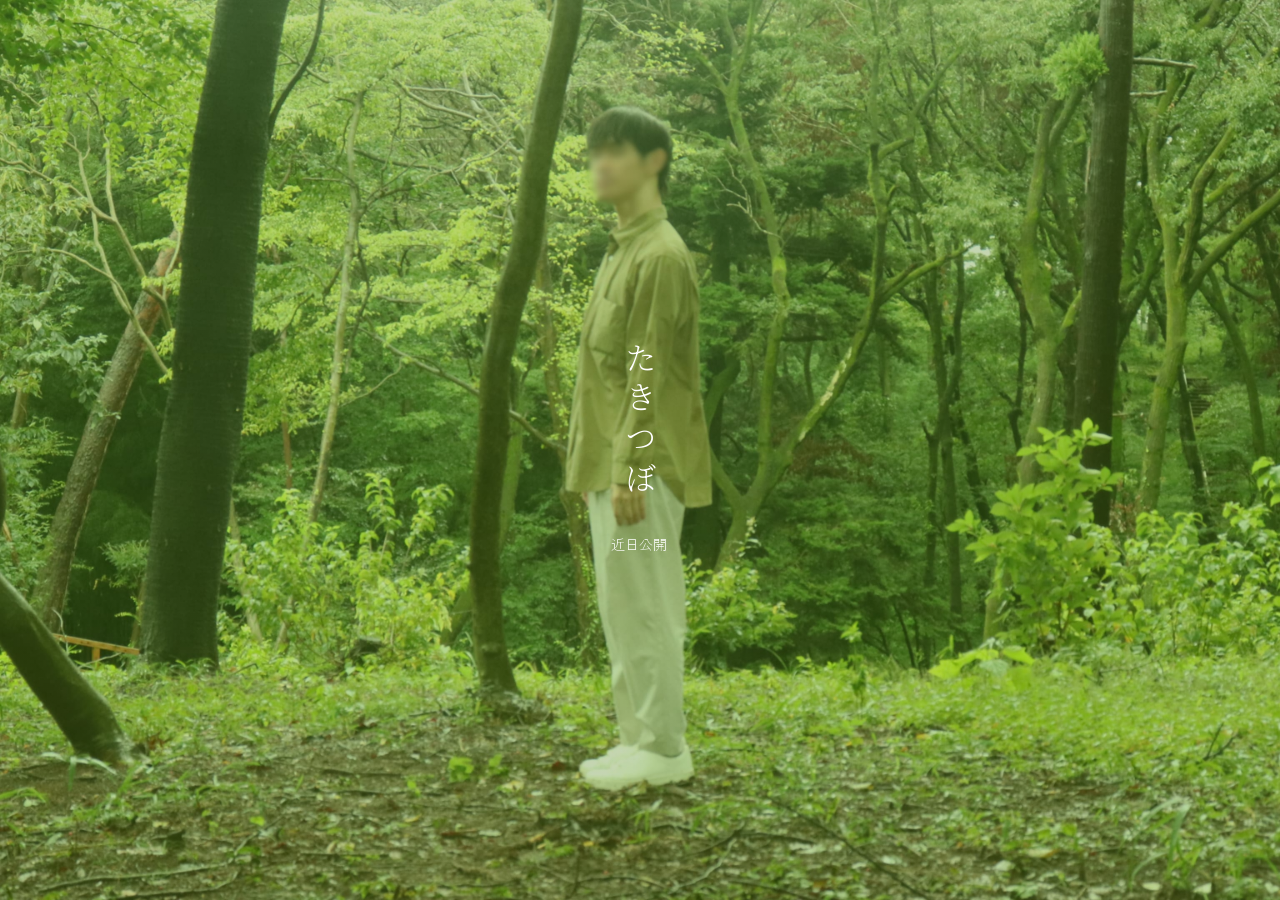
==== index.html @ b343e855 "1st commit 近日公開" ====
<html lang="ja">

<head>
  <meta charset="UTF-8">
  <meta http-equiv="X-UA-Compatible" content="IE=edge">
  <meta name="viewport" content="width=device-width, initial-scale=1.0">
  <link rel="stylesheet" href="css/normalize.css">
  <link rel="stylesheet" href="css/style.css">
  <title>たきつぼ</title>
</head>

<body>
  <section class="mv">
    <div class="mv-content">
      <h1>たきつぼ</h1>
      <p>近日公開</p>
    </div>
  </section>
</body>

</html>
---- css/style.css ----
@import url("https://fonts.googleapis.com/css2?family=Akshar:wght@300;400&family=Noto+Serif+JP:wght@400&family=Zen+Kaku+Gothic+New:wght@400;500&display=swap");

:root{
  --main-text:#464b3f;
  --taki-green:#3e7500;
  --main-border:#d2d7e5;
}
*{
  box-sizing:border-box;
}
html{
  font-family:Akshar,"Zen Kaku Gothic New","Noto Serif JP";
  font-size:1rem;
  font-weight:300;
  line-height:1.8;
}
img{
  max-width:100%;
  height:auto;
  display:block;
}
.content{
  width:90%;
  max-width:1024px;
  margin:0 auto;
}
p{
  margin:1.25rem 0;
}
p:first-of-type{
  margin:0 0 1.25rem;
}
p:last-of-type{
  margin:1.25rem 0 0;
}
.btn{
  display:block;
  width:calc(100% - 1.5rem);
  padding:.75rem 4rem;
  color:#fff;
  border:1px solid #fff;
  text-decoration:none;
  text-align:center;
  position:relative;
  margin:1.25rem 0 0;
}
.btn::before,.btn::after{
  content:"";
  display:block;
  background:#fff;
  width:3rem;
  height:1px;
  position:absolute;
  bottom:36%;
  right:-1.5rem;
  transition:.5s;
}
.btn::after{
  width:1rem;
  height:1px;
  transform:rotate(30deg);
  bottom:44%;
}
.btn:hover::before{
  transform:translateX(.5rem);
}
.btn:hover::after{
  transform:translateX(.5rem) rotate(30deg);
}
section{
  position:relative;
  z-index:1;
}
.mv{
  width:100%;
  height: 100svh;
  position: relative;
  display:grid;
  place-content:center;
}
.mv::before{
  content:"";
  display:block;
  width:100%;
  height:100svh;
  background: linear-gradient(rgba(62,117,0,.3),rgba(62,117,0,.3)),url(../images/mv.jpg) no-repeat center top/cover;
  position:absolute;
  top:0;
  left:0;
  z-index:-1;
}
.mv-content h1{
  font-family:"Noto Serif JP";
  font-weight:300;
  color:#fff;
  letter-spacing:.25em;
  margin:0 auto 2rem;
  writing-mode: vertical-rl;
}
.mv-content p{
  font-size:.875rem;
  color:#fff;
}
.news{
  background:#f8f8f8;
  padding:4rem 0;
}
.news .content{
  display:grid;
  grid-template-columns:1fr;
  gap:2rem 4rem;
}
.news-content-top,.news-ttl{
  font-size:1.25rem;
  font-weight:500;
  margin:0;
}
.news-content-bottom .news-list{
  font-size:1.125rem;
  list-style:none;
  padding:0;
  margin:0;
}
.news-content-bottom .news-list li+li{
  border-top:1px solid var(--main-border);
}
.news-content-bottom .news-list a{
  display:grid;
  grid-template-columns:1fr;
  gap:.25rem 2rem;
  color:var(--main-text);
  text-decoration:none;
  padding:1.25rem 0;
}
.news-list-date{
  padding-top:.25rem;
}
.news-content-bottom .news-list-title{
  border-left:1px solid var(--taki-green);
  padding:.25rem 0 0 1rem;
  transition:.3s;
}
.news-content-bottom .news-list a:hover .news-list-title{
  padding:.25rem 0 0 1.5rem;
}
.news .btn{
  color:var(--taki-green);
  border-color:var(--taki-green);
}
.news .btn::before,.news .btn::after{
  background:var(--taki-green);
}
.profile{
  background: linear-gradient(rgba(62,117,0,.3),rgba(62,117,0,.3)),url(../images/profile_bg.jpg) no-repeat center center/cover;
  display:grid;
  place-content:center;
  color:#fff;
}
.profile .content{
  display:grid;
  grid-template-columns:1fr;
  gap:2rem;
}
.profile-name{
  font-size:1.25rem;
  font-weight:500;
  margin:0 0 1.25rem;
}

.twitter{
  background:url(../images/twitter_bg.jpg) no-repeat left center/cover;
  display:grid;
  place-content:center;
}
.twitter .content{
  display:grid;
  grid-template-columns:1fr;
  gap:2rem;
}
.twitter-ttl{
  font-size:1.25rem;
  font-weight:500;
  margin:0 0 1.25rem;
}

@media screen and (min-width:768px){
  section{
    height:100vh;
  }
  section.news{
    height:auto;
  }
  .news .content{
    width:100%;
    max-width:800px;
    grid-template-columns:5rem auto;
    align-items:center;
  }
  .news-content-bottom .news-list a{
    grid-template-columns:5rem auto;
    align-items:center;
  }
  .profile .content{
    width:100%;
    grid-template-columns:1fr 1fr;
    gap:3rem;
    align-items:center;
  }
  .twitter .content{
    width:100%;
    grid-template-columns:1fr 1fr;
    gap:3rem;
    align-items:center;
  }
}
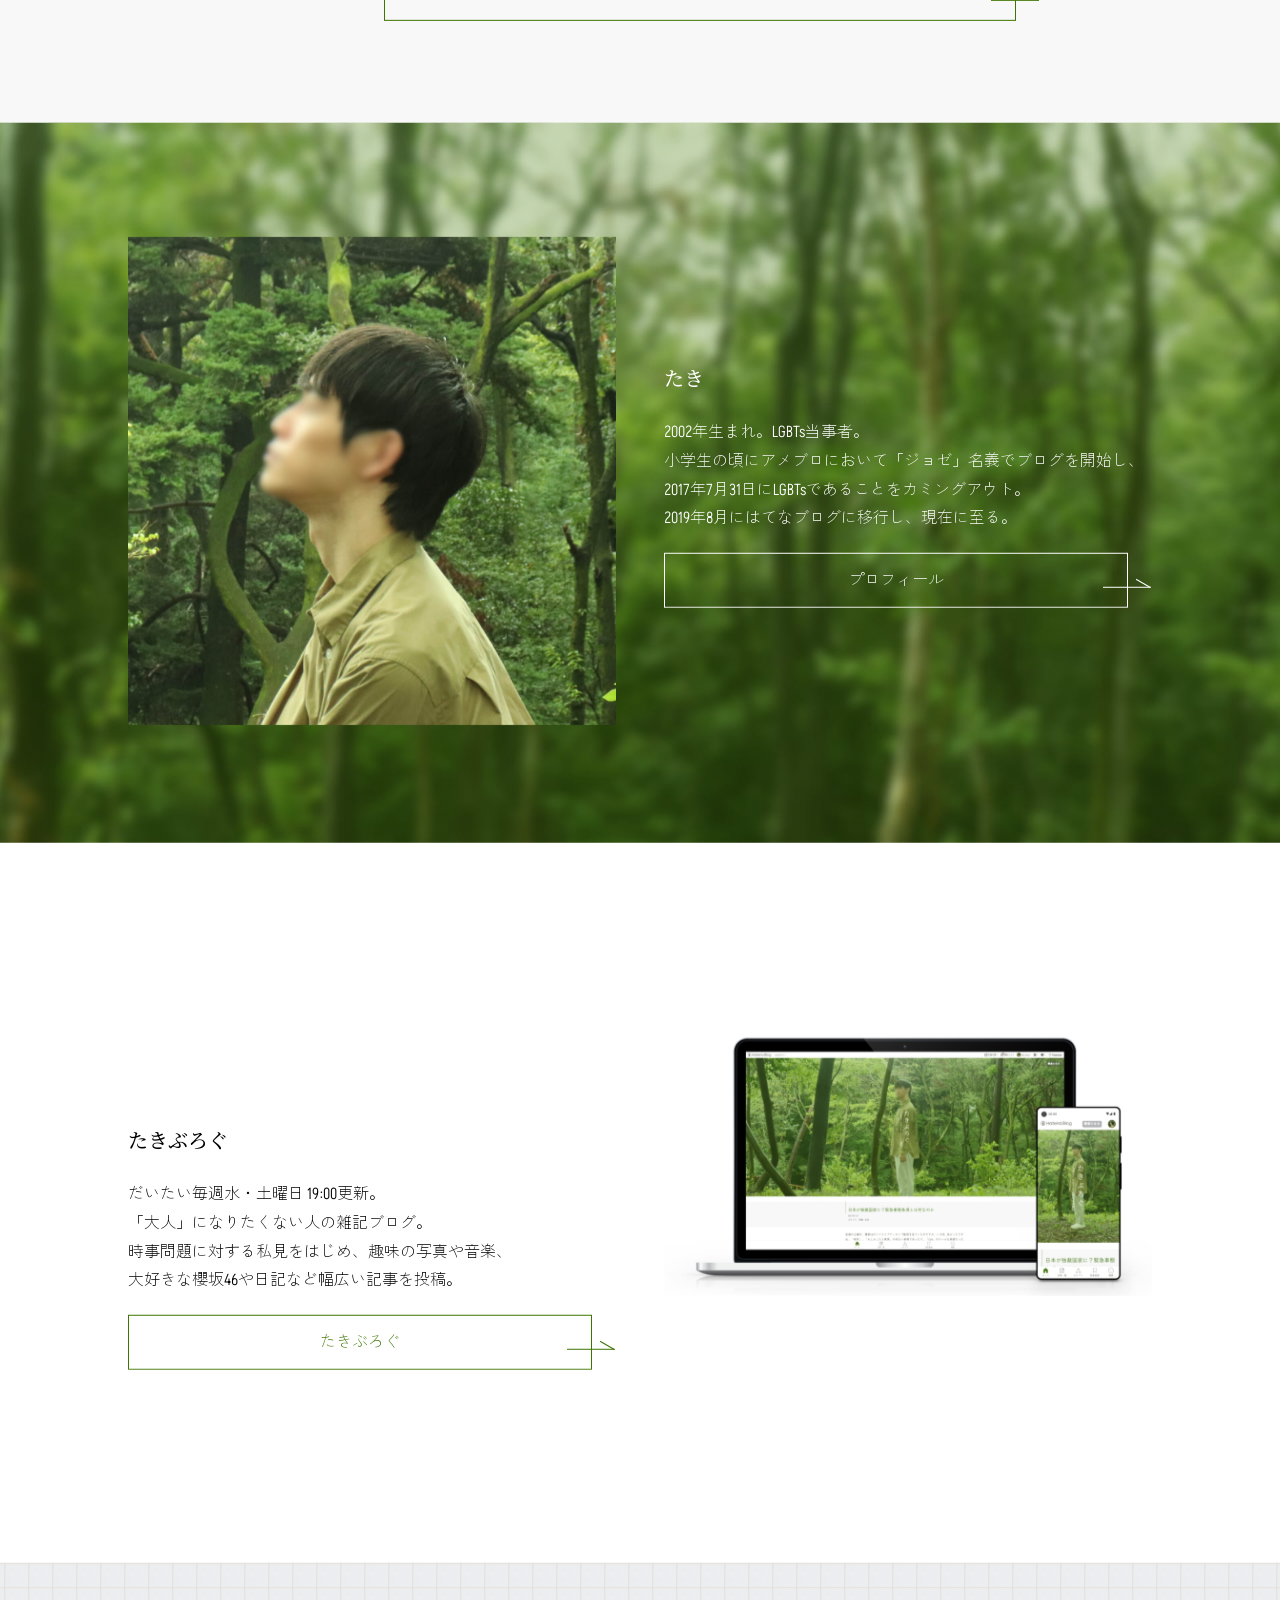
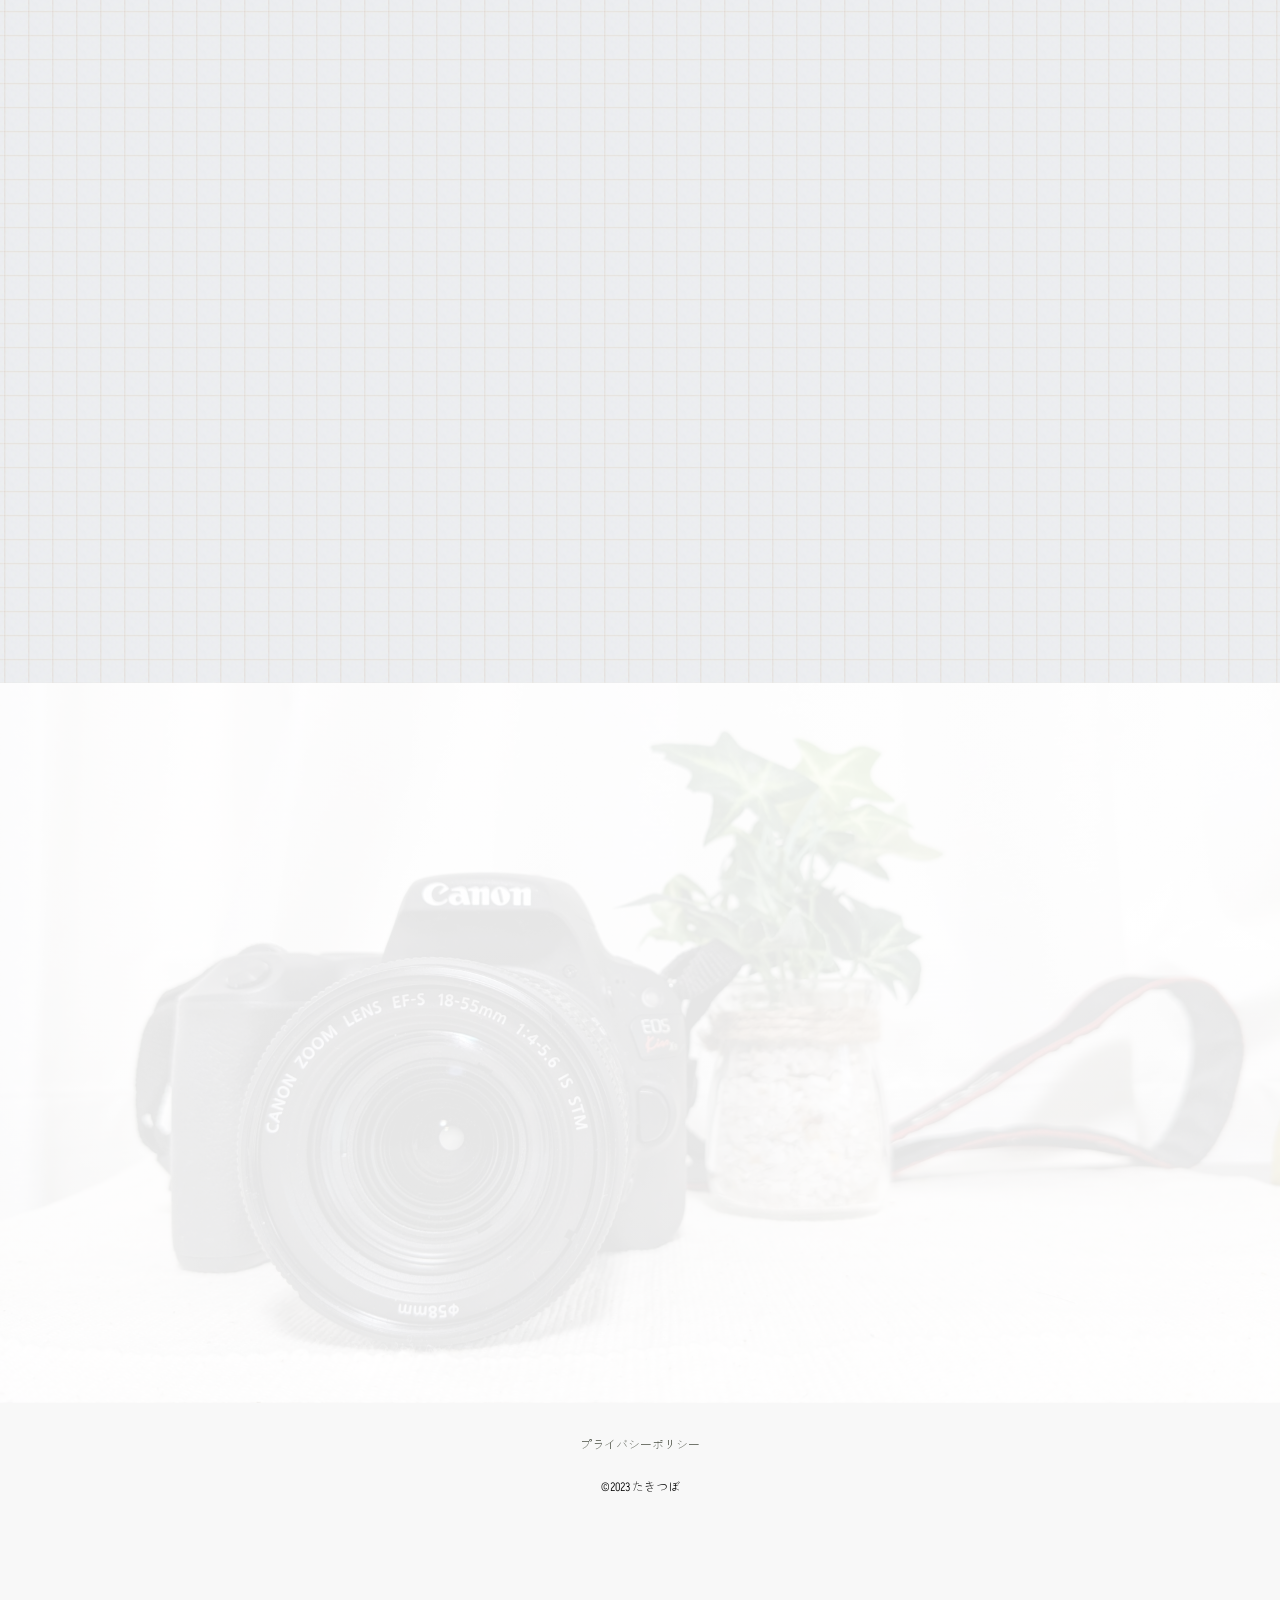
==== commit 2faf199c: "launch" ====
--- a/index.html
+++ b/index.html
@@ -1,21 +1,158 @@
+<!DOCTYPE html>
 <html lang="ja">
+<head>
+  <!-- Google tag (gtag.js) -->
+  <script async src="https://www.googletagmanager.com/gtag/js?id=G-FNENW8B98R"></script>
+  <script>
+    window.dataLayer = window.dataLayer || [];
+    function gtag(){dataLayer.push(arguments);}
+    gtag('js', new Date());
 
-<head>
+    gtag('config', 'G-FNENW8B98R');
+  </script>
   <meta charset="UTF-8">
   <meta http-equiv="X-UA-Compatible" content="IE=edge">
   <meta name="viewport" content="width=device-width, initial-scale=1.0">
   <link rel="stylesheet" href="css/normalize.css">
   <link rel="stylesheet" href="css/style.css">
+  <link rel="icon" href="images/favicon.png">
+  <link rel="apple-touch-icon" href="/images/favicon.png">
+  <script src="js/luxy.min.js" defer></script>
+  <script src="js/script.js" defer></script>
   <title>たきつぼ</title>
 </head>
-
-<body>
-  <section class="mv">
-    <div class="mv-content">
-      <h1>たきつぼ</h1>
-      <p>近日公開</p>
+  <body id="page-index">
+    <div id="luxy">
+      <section class="mv luxy-el" data-speed-y="20">
+        <div class="mv-content luxy-el" data-speed-y="-20">
+          <h1>たきつぼ</h1>
+          <p>たきの自己紹介サイト</p>
+        </div>
+      </section>
+      <section class="news">
+        <div class="content">
+          <div class="fadein news-content-top">
+            <h2 class="news-content-title content-title">お知らせ</h2>
+          </div>
+          <div class="fadein news-content-bottom">
+            <ul class="news-list">
+              <li class="fadein">
+                <a href="news/2023/0422.html" title="Twitterアカウントについて">
+                  <span class="news-list-date">2023.04.22</span><span class="news-list-title">Twitterアカウントについて</span>
+                </a>
+              </li>
+              <li class="fadein">
+                <a href="news/2023/site-open.html" title="サイトオープンしました。">
+                  <span class="news-list-date">2023.04.22</span><span class="news-list-title">サイトオープンしました。</span>
+                </a>
+              </li>
+            </ul>
+            <a href="" class="btn">お知らせ一覧</a>
+          </div>
+        </div>
+      </section>
+      <section class="profile">
+        <div class="content">
+          <div class="fadein profile-content-top luxy-el" data-offset="-68" data-speed-y="3">
+            <img src="images/profile.jpg" alt="たきの写真" width="1200" height="1200">
+          </div>
+          <div class="fadein profile-content-bottom luxy-el" data-offset="68" data-speed-y="-3">
+            <h2 class="profile-content-title content-title">たき</h2>
+            <p class="profile-detail">
+              2002年生まれ。LGBTs当事者。<br>小学生の頃にアメブロにおいて「ジョゼ」名義でブログを開始し、2017年7月31日にLGBTsであることをカミングアウト。<br>2019年8月にはてなブログに移行し、現在に至る。
+            </p>
+            <p>
+              <a href="https://bit.ly/3mDw3Kw" target="_blank" rel="noopener noreferrer" class="btn" title="プロフィール">プロフィール</a>
+            </p>
+          </div>
+        </div>
+      </section>
+      <section class="blog">
+        <div class="content">
+          <div class="fadein blog-content-top luxy-el" data-offset="-110" data-speed-y="3">
+            <img src="images/blog.jpg" alt="たきぶろぐの画像" width="2400" height="1350">
+          </div>
+          <div class="fadein blog-content-bottom luxy-el" data-offset="110" data-speed-y="-3">
+            <h2 class="blog-title content-title">たきぶろぐ</h2>
+            <p class="blog-detail">
+              だいたい毎週水・土曜日 19:00更新。<br>
+              「大人」になりたくない人の雑記ブログ。<br>
+              時事問題に対する私見をはじめ、趣味の写真や音楽、<br>
+              大好きな櫻坂46や日記など幅広い記事を投稿。
+            </p>
+            <p>
+              <a href="https://takiblog.hatenablog.jp" target="_blank" rel="noopener noreferrer" class="btn" title="たきぶろぐ">たきぶろぐ</a>
+            </p>
+          </div>
+        </div>
+      </section>
+      <section class="note">
+        <div class="content">
+          <div class="fadein note-content-top luxy-el" data-offset="-172" data-speed-y="3">
+            <iframe class="note-embed" src="https://note.com/embed/notes/n80548611a126" style="border: 0; display: block; max-width: 100%; width: 100%; padding: 0px; margin: 10px 0px; position: static; visibility: visible;" height="200" scrolling="no"></iframe><script async src="https://note.com/scripts/embed.js" charset="utf-8"></script>
+          </div>
+          <div class="fadein note-content-bottom luxy-el" data-offset="142" data-speed-y="-3">
+            <h2 class="note-content-title content-title">note</h2>
+            <p class="note-detail">
+              だいたい毎日更新。<br>
+              たきぶろぐの要約や、つぶやきを投稿。
+            </p>
+            <p>
+              <a href="https://note.com/taki_jp" target="_blank" rel="noopener noreferrer" class="btn" title="note">note</a>
+            </p>
+          </div>
+        </div>
+      </section>
+      <section class="instagram">
+        <div class="content">
+          <div class="fadein instagram-content-top luxy-el" data-offset="-200" data-speed-y="3">
+            <div class="instagram-content-top-feed">
+              <a href="https://www.instagram.com/p/Ci6goCOPKAV/" target="_blank" rel="noopener noreferrer" title="Instagramへ">
+                <img src="images/instagram_01.jpg" alt="雨の中咲く彼岸花の画像">
+              </a>
+              <a href="https://www.instagram.com/p/CbZvpUgPvkH/" target="_blank" rel="noopener noreferrer" title="Instagramへ">
+                <img src="images/instagram_02.jpg" alt="SHIBUYA SKYから見た夜空の画像">
+              </a>
+              <a href="https://www.instagram.com/p/CeBWjE7Pknc/" target="_blank" rel="noopener noreferrer" title="Instagramへ">
+                <img src="images/instagram_03.jpg" alt="河津桜の画像">
+              </a>
+              <a href="https://www.instagram.com/p/CoRqg-5PV6H/" target="_blank" rel="noopener noreferrer" title="Instagramへ">
+                <img src="images/instagram_04.jpg" alt="あしがくぼの氷柱の画像">
+              </a>
+              <a href="https://www.instagram.com/p/CUhMF18LbBF/" target="_blank" rel="noopener noreferrer" title="Instagramへ">
+                <img src="images/instagram_05.jpg" alt="深山の花園で咲く彼岸花の画像">
+              </a>
+              <a href="https://www.instagram.com/p/CbHwr75vk1F/" target="_blank" rel="noopener noreferrer" title="Instagramへ">
+                <img src="images/instagram_06.jpg" alt="沖縄県の祖国復帰闘争碑">
+              </a>
+              <a href="https://www.instagram.com/p/CXa4z08v1_k/" target="_blank" rel="noopener noreferrer" title="Instagramへ">
+                <img src="images/instagram_07.jpg" alt="小田急ロマンスカーLSEの画像">
+              </a>
+              <a href="https://www.instagram.com/p/CTrBJHvrZDi/" target="_blank" rel="noopener noreferrer" title="Instagramへ">
+                <img src="images/instagram_08.jpg" alt="奥多摩の画像">
+              </a>
+              <a href="https://www.instagram.com/p/CN1UjTrn6AN/" target="_blank" rel="noopener noreferrer" title="Instagramへ">
+                <img src="images/instagram_09.jpg" alt="東京スカイツリー 櫻坂46ライトアップの画像">
+              </a>
+            </div>
+          </div>
+          <div class="fadein instagram-content-bottom luxy-el" data-offset="200" data-speed-y="-3">
+            <h2 class="instagram-content-title content-title">Instagram</h2>
+            <p class="instagram-detail">
+              @taki_photograph_<br>
+              お出かけ先や、普段何気なく撮った写真を<br>
+              のんびりダラダラと、マイペースに投稿。
+            </p>
+            <p>
+              <a href="https://www.instagram.com/taki_photograph_/" rel="noopener noreferrer" class="btn" title="Instagram">Instagram</a>
+            </p>
+          </div>
+        </div>
+      </section>
+      <footer>
+        <p><a href="https://takiblog.hatenablog.jp/entry/privacy-policy" target="_blank" rel="noopener noreferrer">プライバシーポリシー</a></p>
+        <p class="footer-copyrights">&copy;2023 たきつぼ</p>
+      </footer>
     </div>
-  </section>
-</body>
-
+  </body>
 </html>
--- a/css/style.css
+++ b/css/style.css
@@ -1,5 +1,5 @@
 @import url("https://fonts.googleapis.com/css2?family=Akshar:wght@300;400&family=Noto+Serif+JP:wght@400&family=Zen+Kaku+Gothic+New:wght@400;500&display=swap");
-
+/* ---------- common ---------- */
 :root{
   --main-text:#464b3f;
   --taki-green:#3e7500;
@@ -13,6 +13,7 @@
   font-size:1rem;
   font-weight:300;
   line-height:1.8;
+  background:#f8f8f8;
 }
 img{
   max-width:100%;
@@ -33,12 +34,23 @@
 p:last-of-type{
   margin:1.25rem 0 0;
 }
+strong{
+  font-weight:500;
+}
+a{
+  color:var(--taki-green);
+  transition:.5s;
+  text-underline-offset:.4rem;
+}
+a:not(.btn):hover{
+  opacity:.6;
+}
 .btn{
   display:block;
   width:calc(100% - 1.5rem);
   padding:.75rem 4rem;
-  color:#fff;
-  border:1px solid #fff;
+  color:var(--taki-green);
+  border:1px solid var(--taki-green);
   text-decoration:none;
   text-align:center;
   position:relative;
@@ -47,7 +59,7 @@
 .btn::before,.btn::after{
   content:"";
   display:block;
-  background:#fff;
+  background:var(--taki-green);
   width:3rem;
   height:1px;
   position:absolute;
@@ -67,11 +79,46 @@
 .btn:hover::after{
   transform:translateX(.5rem) rotate(30deg);
 }
-section{
+.fadein{
+  opacity:0;
+  transition:1s;
+  transition-property:opacity,translate;
+  translate:0 1rem;
+}
+.fadein-active{
+  opacity:1;
+  translate:0 0;
+}
+footer{
+  text-align:center;
+  padding:2rem 1rem;
+  background:#f8f8f8;
+  font-size:.75rem;
   position:relative;
   z-index:1;
 }
-.mv{
+footer a{
+  color:var(--main-text);
+  text-decoration:none;
+}
+
+/* ---------- page-index ---------- */
+#page-index section{
+  position:relative;
+  z-index:1;
+  padding:4rem 0;
+}
+#page-index .content{
+  display:grid;
+  grid-template-columns:1fr;
+  gap:2rem 3rem;
+}
+#page-index .content-title{
+  font-size:1.25rem;
+  font-weight:500;
+  margin:0 0 1.25rem;
+}
+#page-index .mv{
   width:100%;
   height: 100svh;
   position: relative;
@@ -82,49 +129,58 @@
   content:"";
   display:block;
   width:100%;
-  height:100svh;
+  height:100vh;
   background: linear-gradient(rgba(62,117,0,.3),rgba(62,117,0,.3)),url(../images/mv.jpg) no-repeat center top/cover;
-  position:absolute;
+  position:fixed;
   top:0;
   left:0;
   z-index:-1;
 }
-.mv-content h1{
+#page-index .mv::after{
+  content:"";
+  width:1px;
+  height:6rem;
+  background:#fff;
+  position:absolute;
+  bottom:0;
+  left:50%;
+  animation:mv_scroll 2s ease-out 2.4s infinite;
+}
+#page-index .mv-content h1{
   font-family:"Noto Serif JP";
   font-weight:300;
   color:#fff;
   letter-spacing:.25em;
   margin:0 auto 2rem;
   writing-mode: vertical-rl;
-}
-.mv-content p{
+  opacity:0;
+  animation:mv_fadeIn 1.2s ease-out forwards;
+}
+#page-index .mv-content p{
   font-size:.875rem;
   color:#fff;
-}
-.news{
+  opacity:0;
+  animation:mv_fadeIn 1.2s ease-out 1.2s forwards;
+}
+#page-index .news{
   background:#f8f8f8;
-  padding:4rem 0;
-}
-.news .content{
-  display:grid;
-  grid-template-columns:1fr;
-  gap:2rem 4rem;
-}
-.news-content-top,.news-ttl{
-  font-size:1.25rem;
-  font-weight:500;
+}
+#page-index .news .content{
+  gap:0 4rem;
+}
+#page-index .news-content-title{
   margin:0;
 }
-.news-content-bottom .news-list{
+#page-index .news-content-bottom .news-list{
   font-size:1.125rem;
   list-style:none;
   padding:0;
   margin:0;
 }
-.news-content-bottom .news-list li+li{
+#page-index .news-content-bottom .news-list li+li{
   border-top:1px solid var(--main-border);
 }
-.news-content-bottom .news-list a{
+#page-index .news-content-bottom .news-list a{
   display:grid;
   grid-template-columns:1fr;
   gap:.25rem 2rem;
@@ -132,84 +188,192 @@
   text-decoration:none;
   padding:1.25rem 0;
 }
-.news-list-date{
+#page-index .news-list-date{
   padding-top:.25rem;
 }
-.news-content-bottom .news-list-title{
+#page-index .news-content-bottom .news-list-title{
   border-left:1px solid var(--taki-green);
   padding:.25rem 0 0 1rem;
   transition:.3s;
 }
-.news-content-bottom .news-list a:hover .news-list-title{
+#page-index .news-content-bottom .news-list a:hover .news-list-title{
   padding:.25rem 0 0 1.5rem;
 }
-.news .btn{
-  color:var(--taki-green);
-  border-color:var(--taki-green);
-}
-.news .btn::before,.news .btn::after{
-  background:var(--taki-green);
-}
-.profile{
+#page-index .profile{
   background: linear-gradient(rgba(62,117,0,.3),rgba(62,117,0,.3)),url(../images/profile_bg.jpg) no-repeat center center/cover;
+  color:#fff;
+}
+#page-index .profile .btn{
+  color:#fff;
+  border-color:#fff;
+}
+#page-index .profile .btn::before,.profile .btn::after{
+  background:#fff;
+}
+#page-index .blog{
+  background:#fff;
+}
+#page-index .note{
+  background:linear-gradient(rgba(255,255,255,.7),rgba(255,255,255,.7)),url(../images/note_bg.jpg) repeat center top/24px; 
+}
+#page-index .note .content{
+  gap:.75rem 3rem;
+}
+#page-index .instagram{
+  background:linear-gradient(rgba(255,255,255,.9),rgba(255,255,255,.9)),url(../images/instagram_bg.jpg) no-repeat left center/cover;
+  
+}
+#page-index .instagram-content-top-feed{
+  display:grid;
+  grid-template-columns:1fr 1fr 1fr;
+  gap:.25rem;
+}
+#page-index .instagram-content-top-feed a{
+  display:block;
+  position:relative;
+}
+#page-index .instagram-content-top-feed a::after{
+  content:"";
+  display:block;
+  width:100%;
+  height:100%;
+  background:rgba(62,117,0,0);
+  position:absolute;
+  top:0;
+  left:0;
+  transition:.5s;
+}
+#page-index .instagram-content-top-feed a:hover::after{
+  background:rgba(62,117,0,.6);
+}
+
+
+/* ---------- page-news ---------- */
+#page-news .news-header{
+  height:25rem;
   display:grid;
   place-content:center;
-  color:#fff;
-}
-.profile .content{
+  place-items:center;
+}
+#page-news .news-header::before{
+  content:"";
+  width:100%;
+  height:25rem;
+  position:fixed;
+  top:0;
+  left:0;
+  z-index:-1;
+  background: linear-gradient(rgba(62,117,0,.5),rgba(62,117,0,.5)),url(../images/profile_bg.jpg) no-repeat center top/cover;
+}
+#page-news .news-title{
+  color:#fff;
+  font-weight:400;
+  margin:0;
+}
+#page-news .news-subtitle{
+  color:#fff;
+  opacity:.7;
+}
+#page-news .content{
+  max-width:45rem;
+  margin:0 auto;
+}
+#page-news .content-wrap{
+  background:#fff;
+  padding:4rem 0;
+}
+#page-news .news-list{
+  font-size:1.125rem;
+  list-style:none;
+  padding:0;
+  margin:0;
+}
+#page-news .news-list li+li{
+  border-top:1px solid var(--main-border);
+}
+#page-news .news-list a{
   display:grid;
   grid-template-columns:1fr;
-  gap:2rem;
-}
-.profile-name{
-  font-size:1.25rem;
-  font-weight:500;
-  margin:0 0 1.25rem;
-}
-
-.twitter{
-  background:url(../images/twitter_bg.jpg) no-repeat left center/cover;
-  display:grid;
-  place-content:center;
-}
-.twitter .content{
-  display:grid;
-  grid-template-columns:1fr;
-  gap:2rem;
-}
-.twitter-ttl{
-  font-size:1.25rem;
-  font-weight:500;
-  margin:0 0 1.25rem;
-}
+  gap:.25rem 2rem;
+  color:var(--main-text);
+  text-decoration:none;
+  padding:1.25rem 0;
+}
+#page-news .news-list-date{
+  padding-top:.25rem;
+}
+#page-news .news-list-title{
+  border-left:1px solid var(--taki-green);
+  padding:.25rem 0 0 1rem;
+  transition:.3s;
+}
+#page-news .news-list a:hover .news-list-title{
+  padding:.25rem 0 0 1.5rem;
+}
+#page-news .news-btn-wrap{
+  width:90%;
+  max-width:45rem;
+  margin:0 auto;
+}
+
+
 
 @media screen and (min-width:768px){
-  section{
+  /* ---------- common ---------- */
+  .fadein{
+    translate:0 0;
+  }
+  /* ---------- page-index ---------- */
+  #page-index section{
     height:100vh;
-  }
-  section.news{
+    max-height:720px;
+    display:grid;
+    align-items:center;
+  }
+  #page-index section .content{
+    grid-template-columns:1fr 1fr;
+    align-items:center;
+  }
+  #page-index section.news{
     height:auto;
-  }
-  .news .content{
+    min-height:433px;
+  }
+  #page-index .news .content{
     width:100%;
     max-width:800px;
     grid-template-columns:5rem auto;
     align-items:center;
   }
-  .news-content-bottom .news-list a{
+  #page-index .news-content-bottom .news-list a{
     grid-template-columns:5rem auto;
     align-items:center;
   }
-  .profile .content{
-    width:100%;
-    grid-template-columns:1fr 1fr;
-    gap:3rem;
-    align-items:center;
-  }
-  .twitter .content{
-    width:100%;
-    grid-template-columns:1fr 1fr;
-    gap:3rem;
-    align-items:center;
+  #page-index .blog-content-top{
+    order:2;
+  }
+  #page-index .blog-content-bottom{
+    order:1;
+  }
+  #page-index .instagram-content-top{
+    order:2;
+  }
+  #page-index .instagram-content-bottom{
+    order:1;
+  }
+}
+@keyframes mv_scroll{
+  0%{
+    height:6rem;
+  }
+  100%{
+    height:0;
+  }
+}
+@keyframes mv_fadeIn{
+  0%{
+    opacity:0;
+  }
+  100%{
+    opacity:1;
   }
 }
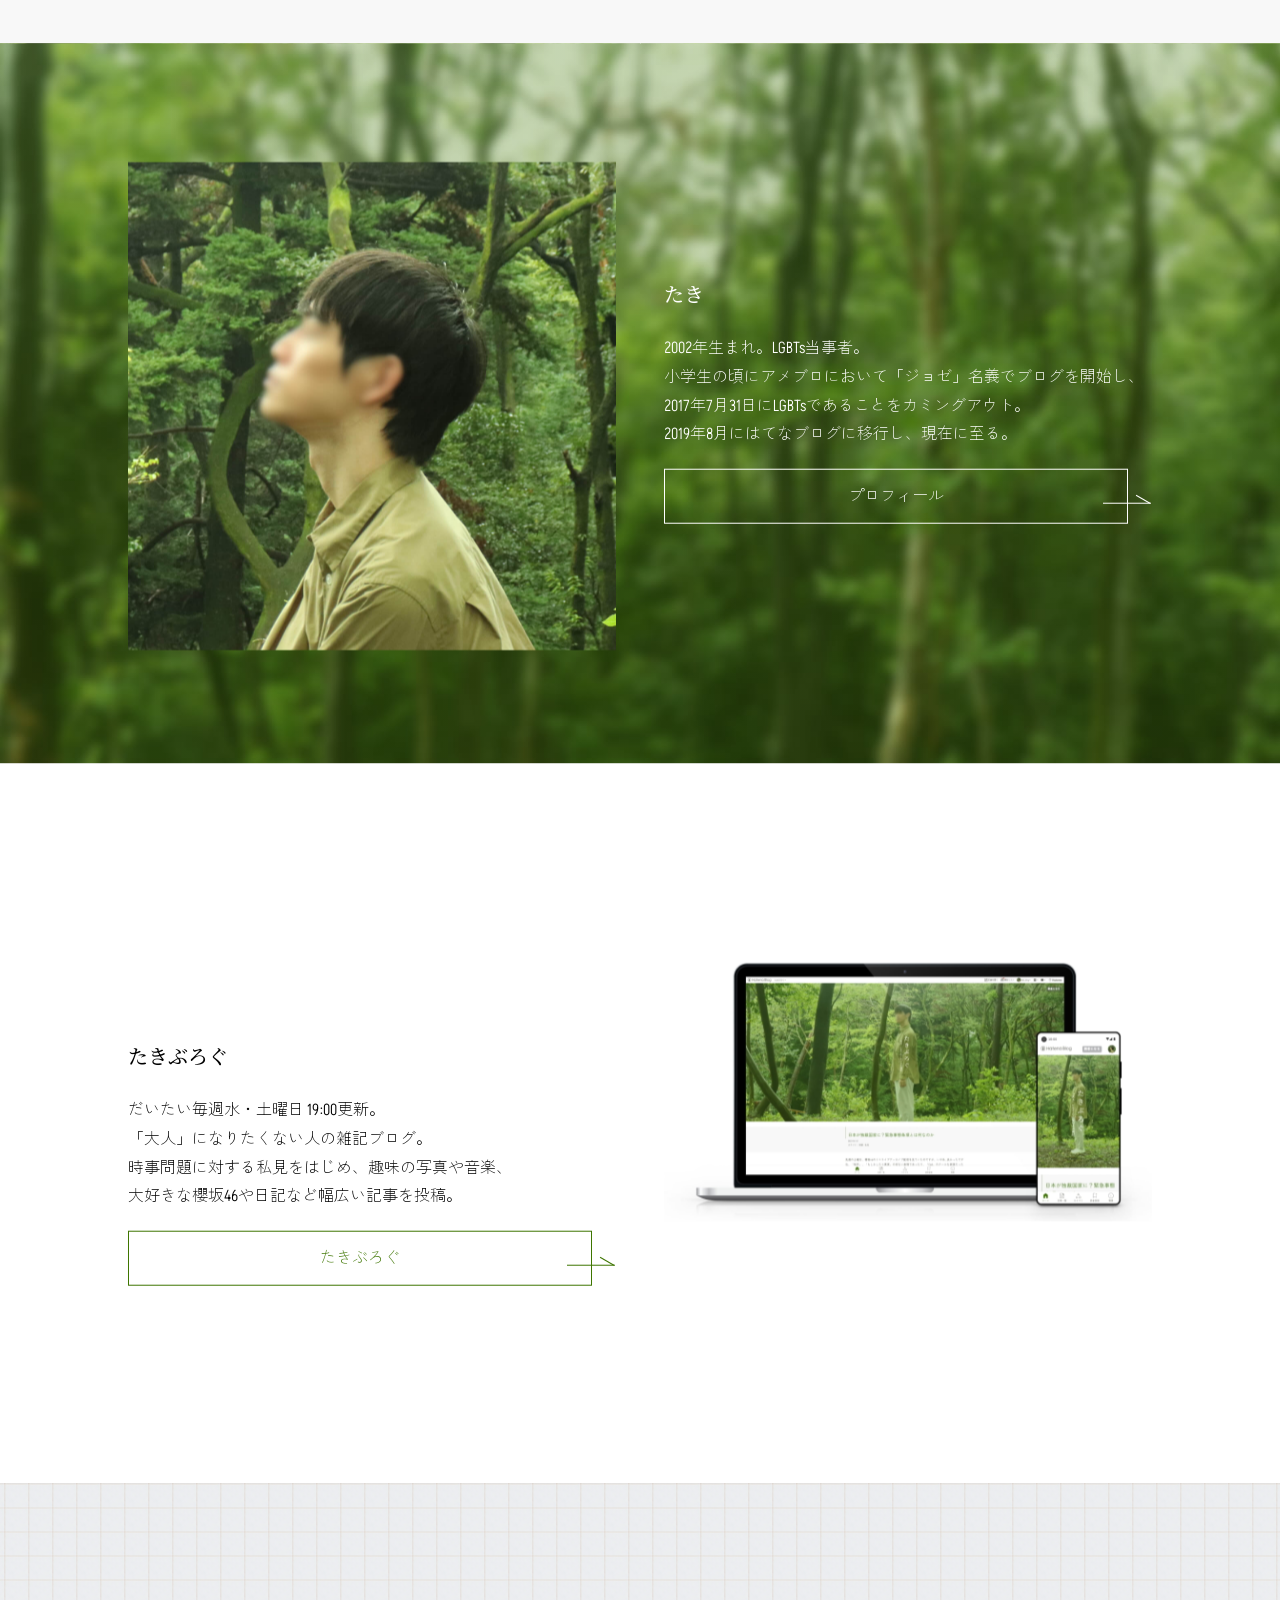
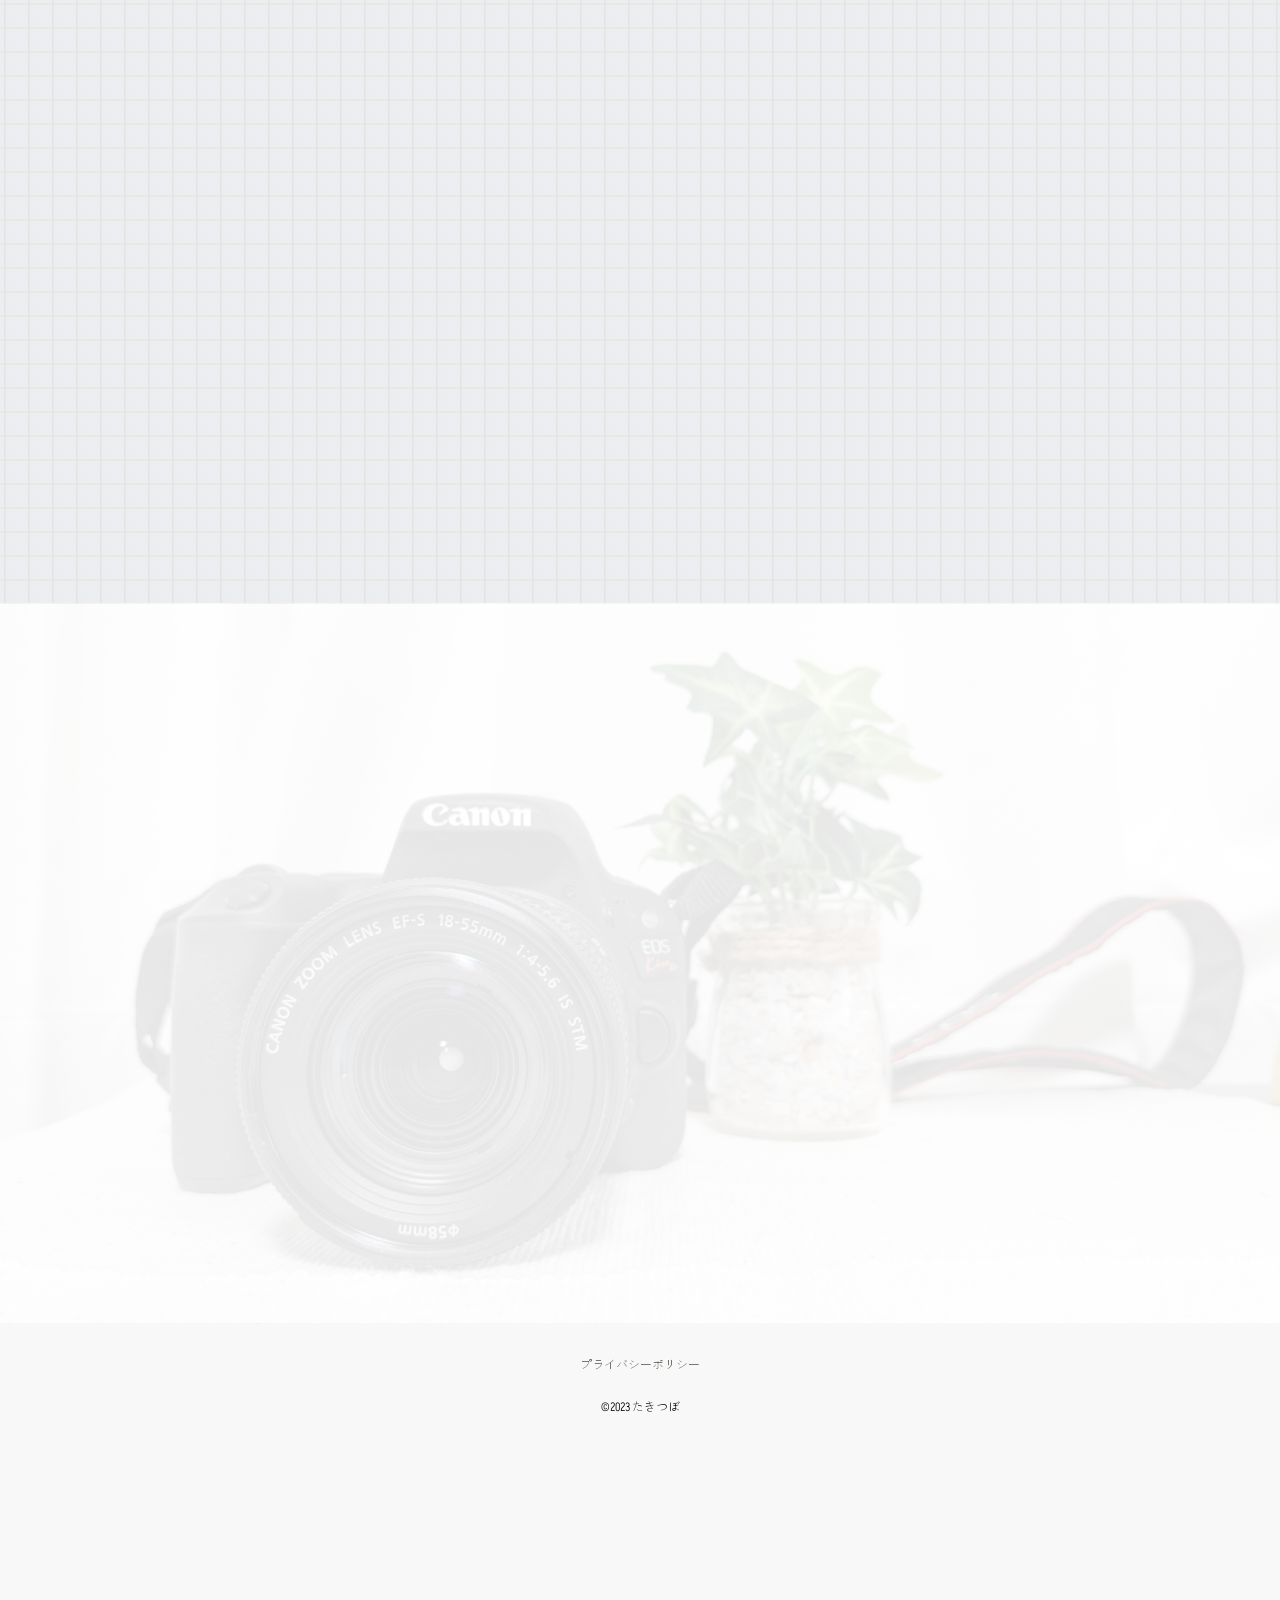
==== commit 1953ca59: "リンク修正 トップページ Instagramリンク修正" ====
--- a/index.html
+++ b/index.html
@@ -144,7 +144,7 @@
               のんびりダラダラと、マイペースに投稿。
             </p>
             <p>
-              <a href="https://www.instagram.com/taki_photograph_/" rel="noopener noreferrer" class="btn" title="Instagram">Instagram</a>
+              <a href="https://www.instagram.com/taki_photograph_/" target="_blank" rel="noopener noreferrer" class="btn" title="Instagram">Instagram</a>
             </p>
           </div>
         </div>
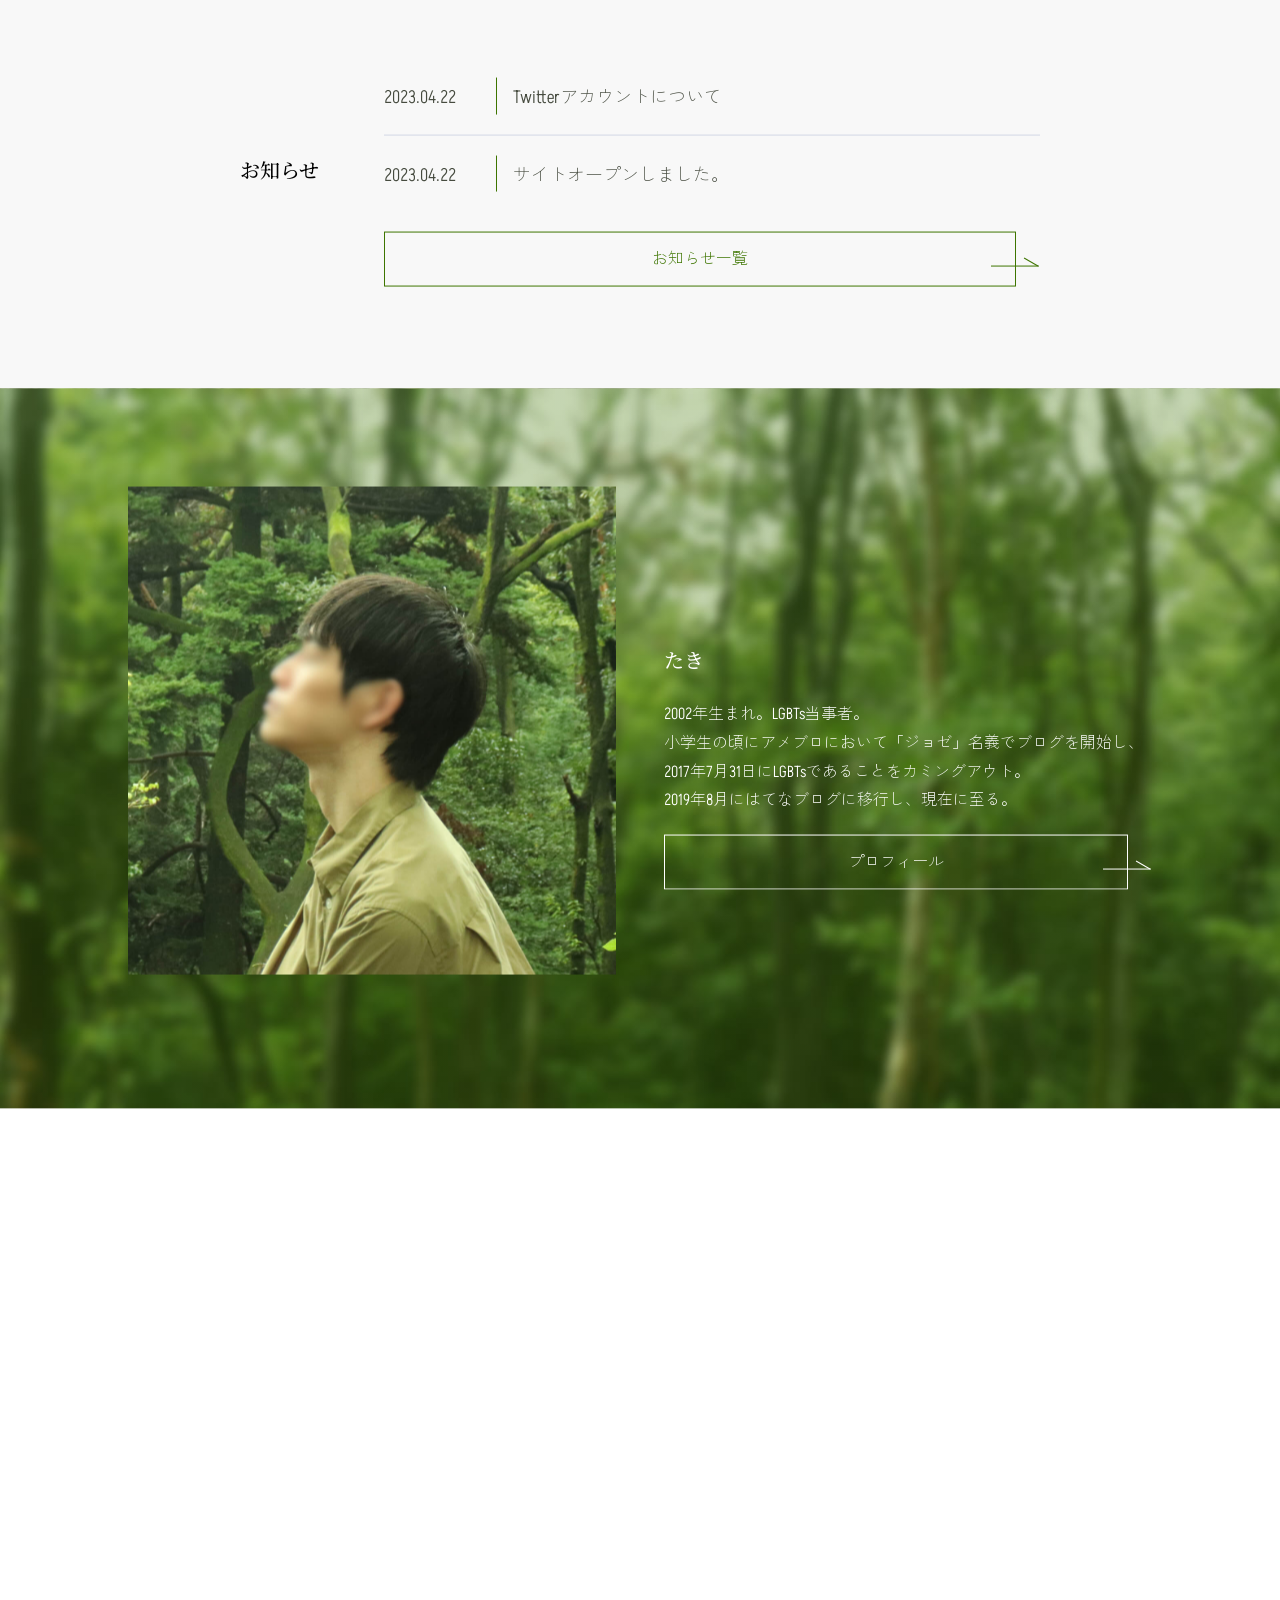
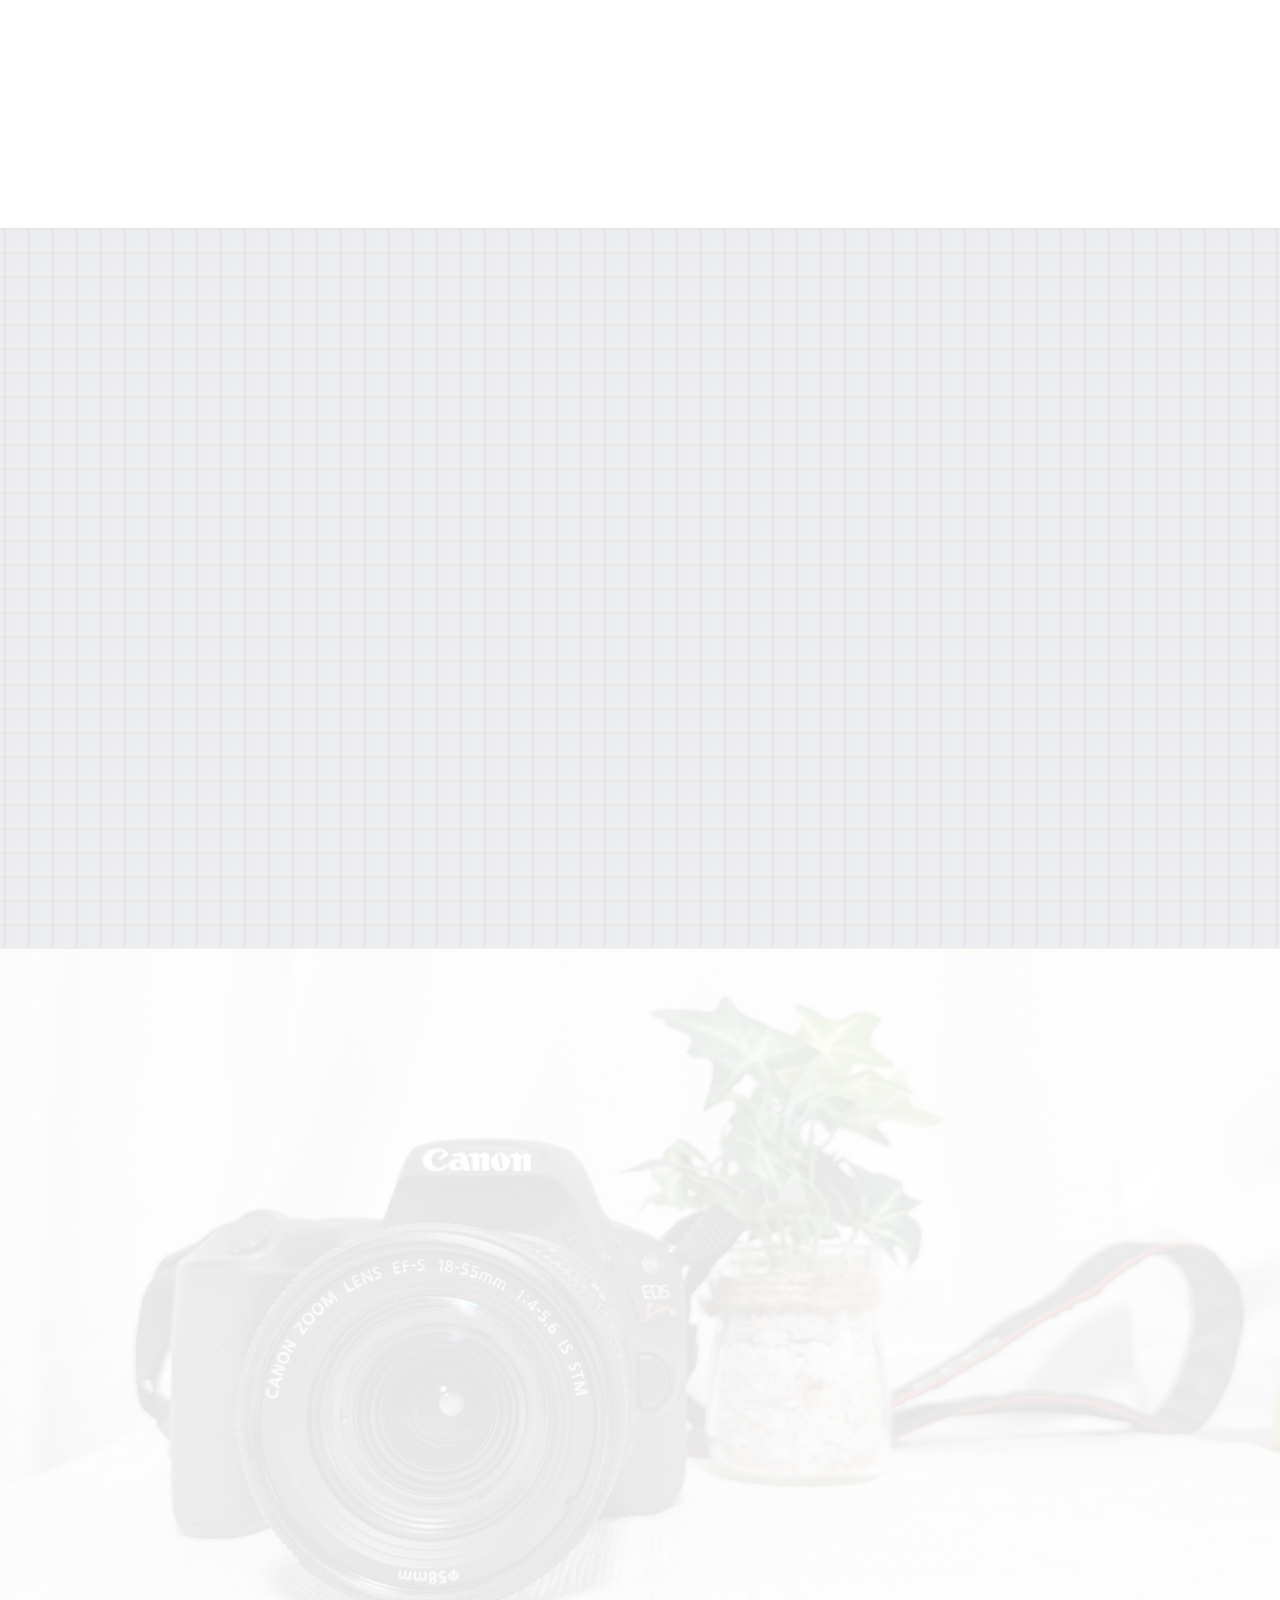
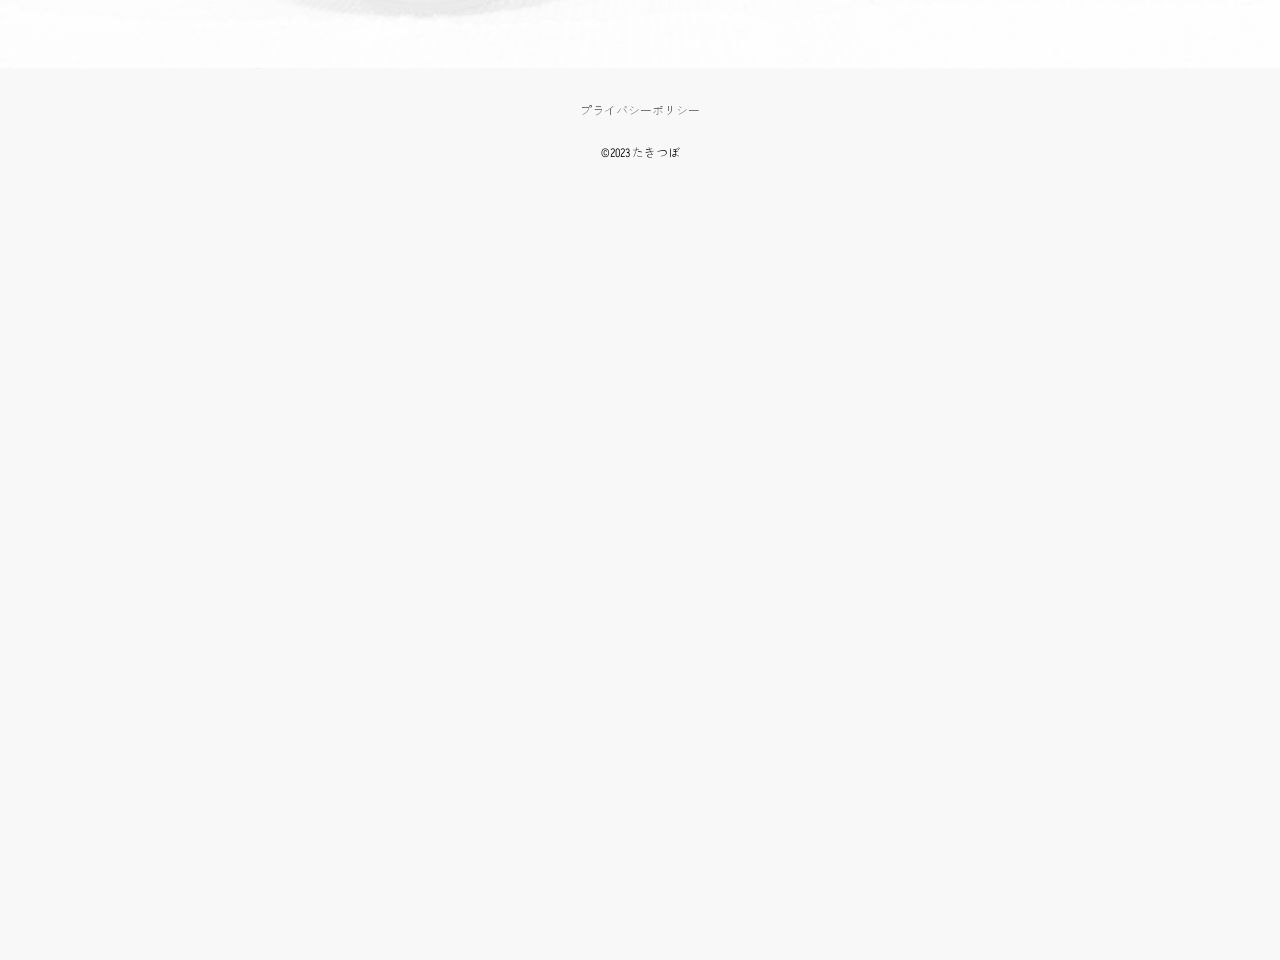
==== commit 770381b0: "リンク修正 トップページ お知らせ リンク修正" ====
--- a/index.html
+++ b/index.html
@@ -47,7 +47,7 @@
                 </a>
               </li>
             </ul>
-            <a href="" class="btn">お知らせ一覧</a>
+            <a href="news/index.html" class="btn">お知らせ一覧</a>
           </div>
         </div>
       </section>
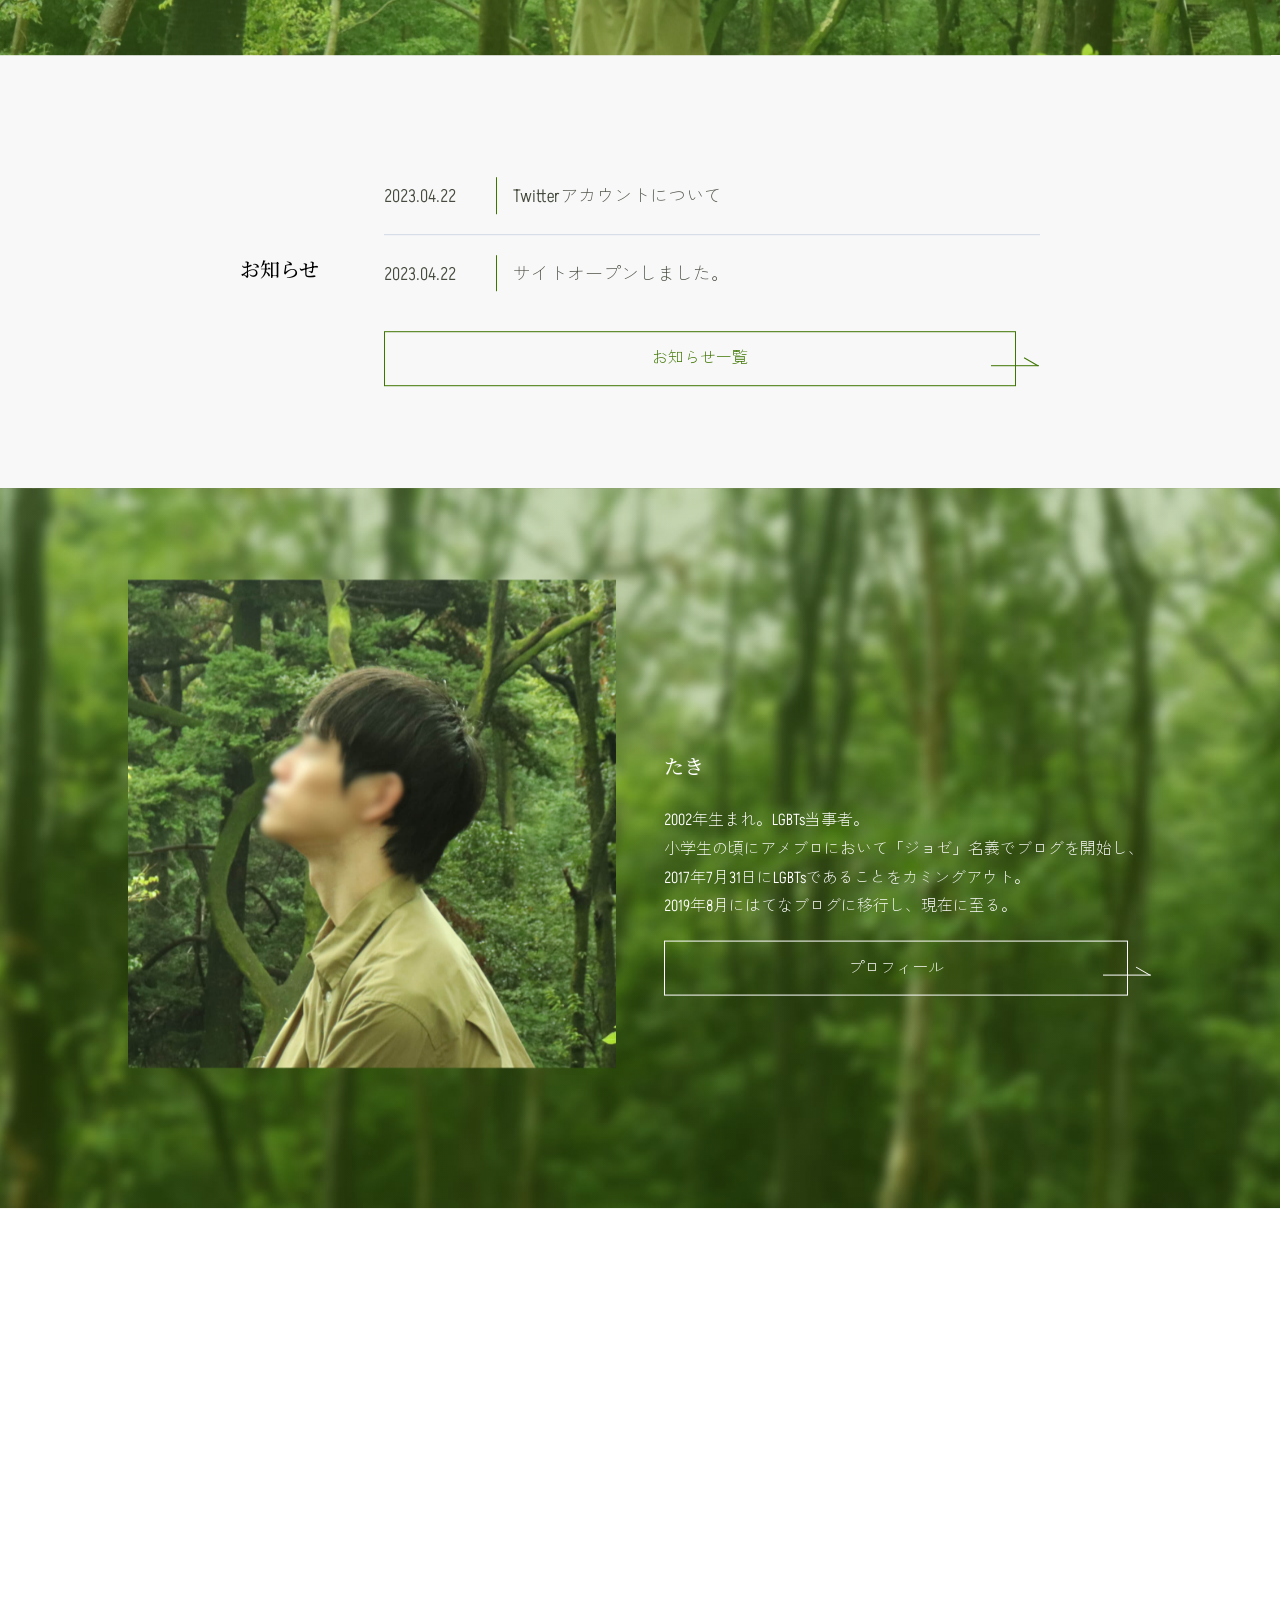
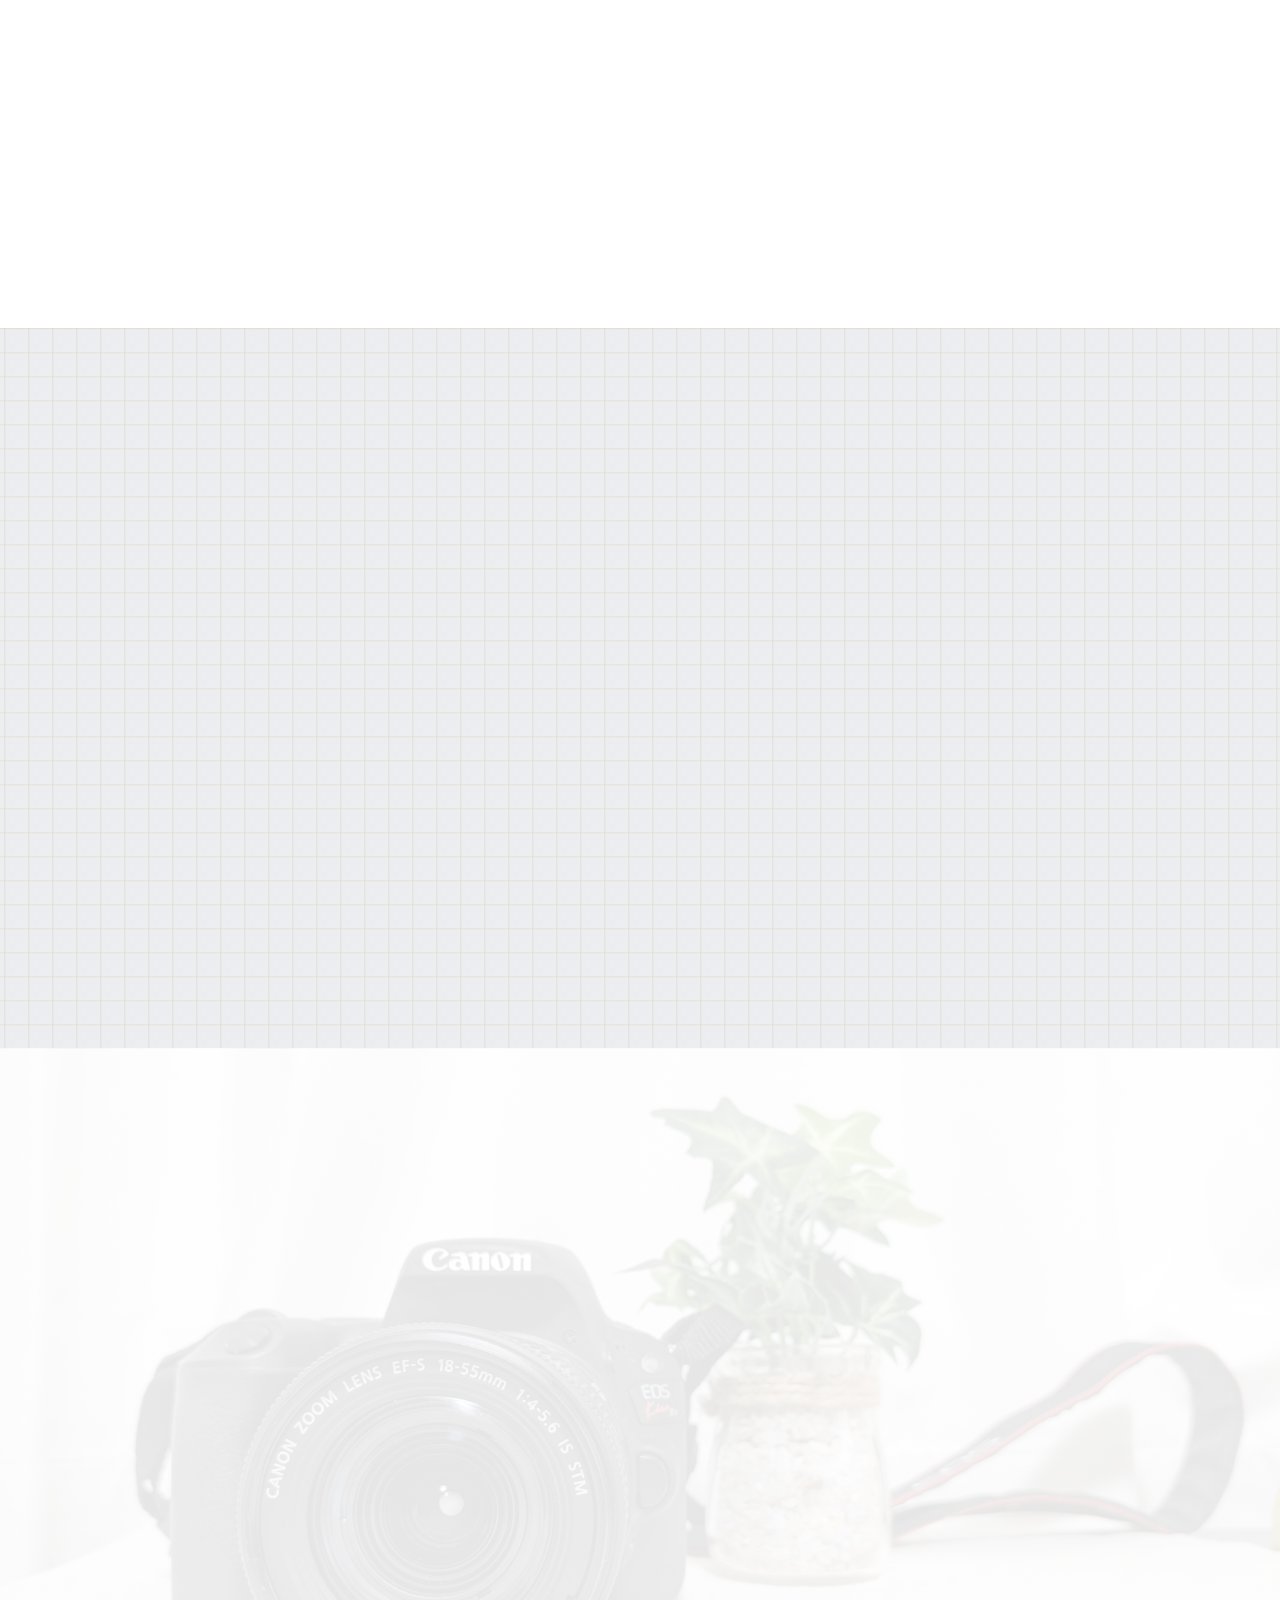
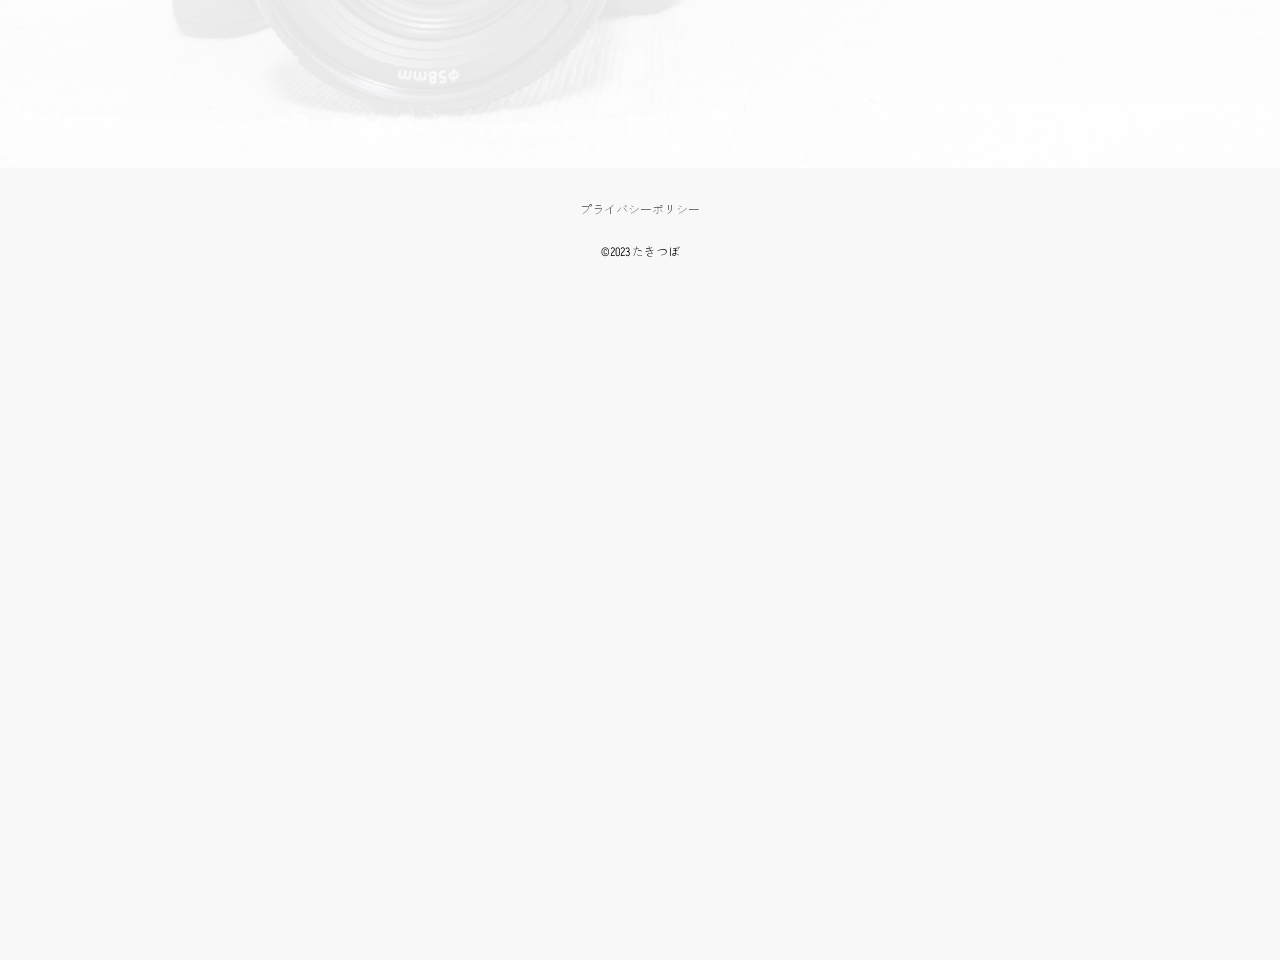
==== commit e5e8a1c3: "description追加 全ページにmeta description追加" ====
--- a/index.html
+++ b/index.html
@@ -13,6 +13,7 @@
   <meta charset="UTF-8">
   <meta http-equiv="X-UA-Compatible" content="IE=edge">
   <meta name="viewport" content="width=device-width, initial-scale=1.0">
+  <meta name="description" content="はてなブログ、Instagram、noteなどで活動する自称クリエイター、たきの自己紹介サイト。各SNSへのリンクやプロフィール、これまでつくったものを掲載。">
   <link rel="stylesheet" href="css/normalize.css">
   <link rel="stylesheet" href="css/style.css">
   <link rel="icon" href="images/favicon.png">
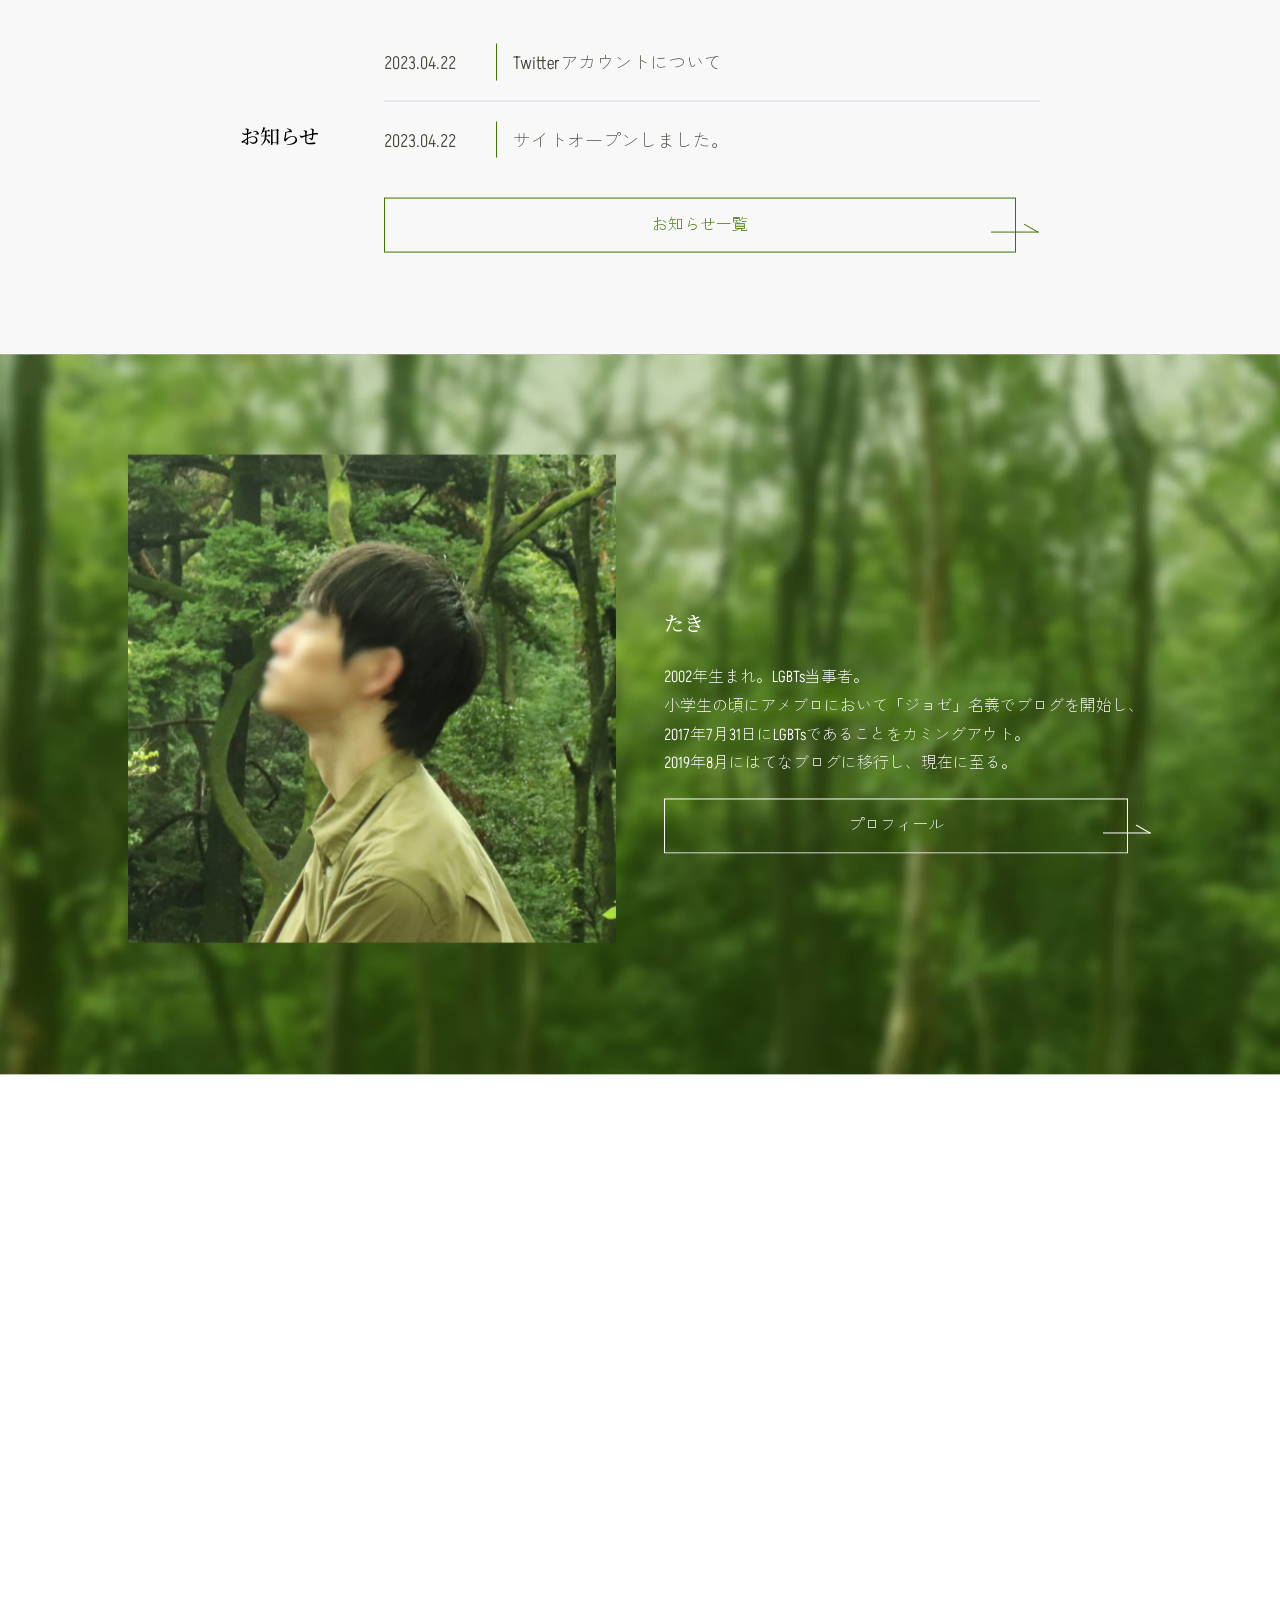
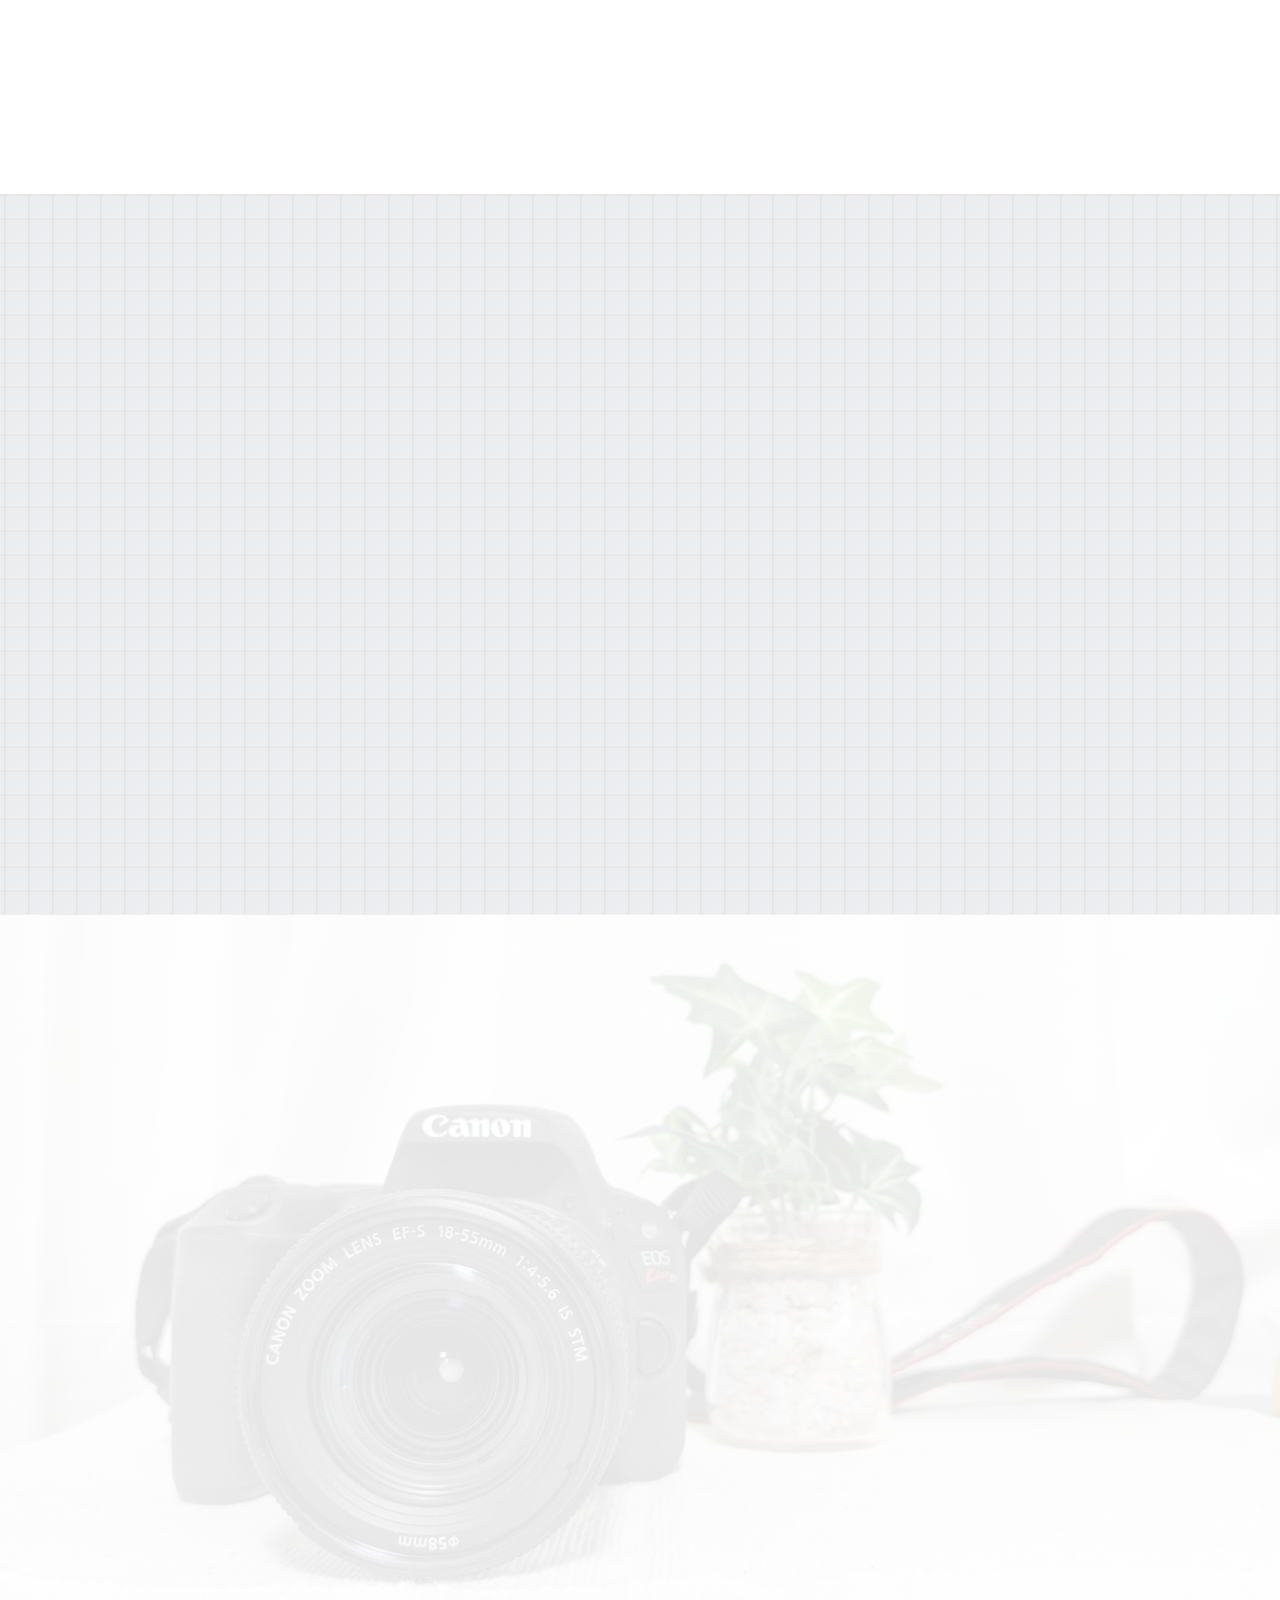
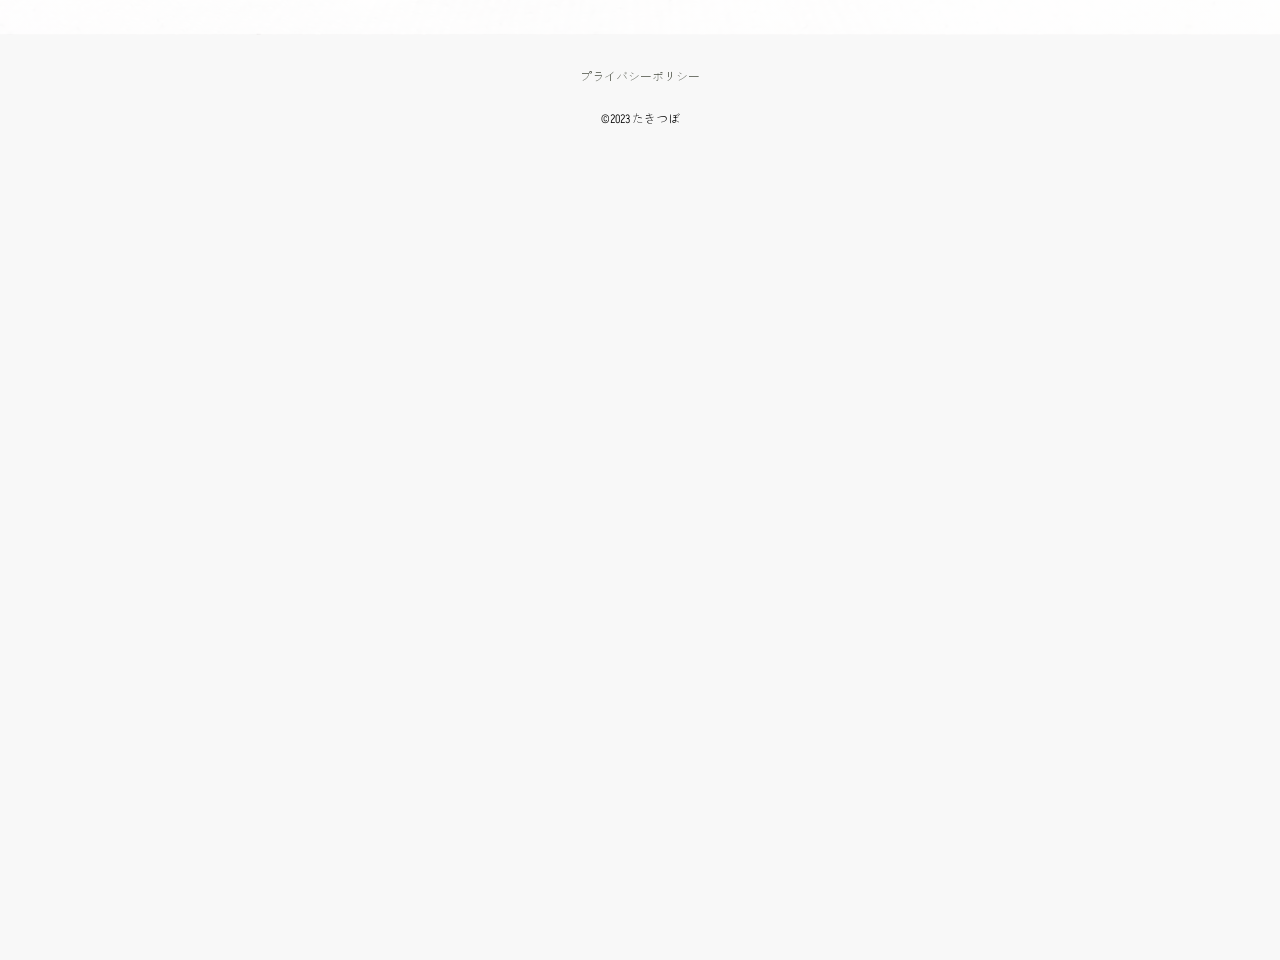
==== commit e4cd0806: "JPG→WEBP,NEWS0502 JPGからWEBPに差し替え、 0502お知らせ投稿" ====
--- a/index.html
+++ b/index.html
@@ -16,8 +16,8 @@
   <meta name="description" content="はてなブログ、Instagram、noteなどで活動する自称クリエイター、たきの自己紹介サイト。各SNSへのリンクやプロフィール、これまでつくったものを掲載。">
   <link rel="stylesheet" href="css/normalize.css">
   <link rel="stylesheet" href="css/style.css">
-  <link rel="icon" href="images/favicon.png">
-  <link rel="apple-touch-icon" href="/images/favicon.png">
+  <link rel="icon" href="images/favicon.webp">
+  <link rel="apple-touch-icon" href="/images/favicon.webp">
   <script src="js/luxy.min.js" defer></script>
   <script src="js/script.js" defer></script>
   <title>たきつぼ</title>
@@ -55,7 +55,7 @@
       <section class="profile">
         <div class="content">
           <div class="fadein profile-content-top luxy-el" data-offset="-68" data-speed-y="3">
-            <img src="images/profile.jpg" alt="たきの写真" width="1200" height="1200">
+            <img src="images/profile.webp" alt="たきの写真" width="1200" height="1200">
           </div>
           <div class="fadein profile-content-bottom luxy-el" data-offset="68" data-speed-y="-3">
             <h2 class="profile-content-title content-title">たき</h2>
@@ -71,7 +71,7 @@
       <section class="blog">
         <div class="content">
           <div class="fadein blog-content-top luxy-el" data-offset="-110" data-speed-y="3">
-            <img src="images/blog.jpg" alt="たきぶろぐの画像" width="2400" height="1350">
+            <img src="images/blog.webp" alt="たきぶろぐの画像" width="2400" height="1350">
           </div>
           <div class="fadein blog-content-bottom luxy-el" data-offset="110" data-speed-y="-3">
             <h2 class="blog-title content-title">たきぶろぐ</h2>
@@ -90,7 +90,7 @@
       <section class="note">
         <div class="content">
           <div class="fadein note-content-top luxy-el" data-offset="-172" data-speed-y="3">
-            <iframe class="note-embed" src="https://note.com/embed/notes/n80548611a126" style="border: 0; display: block; max-width: 100%; width: 100%; padding: 0px; margin: 10px 0px; position: static; visibility: visible;" height="200" scrolling="no"></iframe><script async src="https://note.com/scripts/embed.js" charset="utf-8"></script>
+            <iframe class="note-embed" src="https://note.com/embed/notes/n80548611a126" style="border: 0; display: block; max-width: 100%; width: 100%; padding: 0px; margin: 10px 0px; position: static; visibility: visible;" height="200" scrolling="no" title="たきのnote"></iframe><script async src="https://note.com/scripts/embed.js" charset="utf-8"></script>
           </div>
           <div class="fadein note-content-bottom luxy-el" data-offset="142" data-speed-y="-3">
             <h2 class="note-content-title content-title">note</h2>
@@ -109,31 +109,31 @@
           <div class="fadein instagram-content-top luxy-el" data-offset="-200" data-speed-y="3">
             <div class="instagram-content-top-feed">
               <a href="https://www.instagram.com/p/Ci6goCOPKAV/" target="_blank" rel="noopener noreferrer" title="Instagramへ">
-                <img src="images/instagram_01.jpg" alt="雨の中咲く彼岸花の画像">
+                <img src="images/instagram_01.webp" alt="雨の中咲く彼岸花の画像" width="160" height="160">
               </a>
               <a href="https://www.instagram.com/p/CbZvpUgPvkH/" target="_blank" rel="noopener noreferrer" title="Instagramへ">
-                <img src="images/instagram_02.jpg" alt="SHIBUYA SKYから見た夜空の画像">
+                <img src="images/instagram_02.webp" alt="SHIBUYA SKYから見た夜空の画像" width="160" height="160">
               </a>
               <a href="https://www.instagram.com/p/CeBWjE7Pknc/" target="_blank" rel="noopener noreferrer" title="Instagramへ">
-                <img src="images/instagram_03.jpg" alt="河津桜の画像">
+                <img src="images/instagram_03.webp" alt="河津桜の画像" width="160" height="160">
               </a>
               <a href="https://www.instagram.com/p/CoRqg-5PV6H/" target="_blank" rel="noopener noreferrer" title="Instagramへ">
-                <img src="images/instagram_04.jpg" alt="あしがくぼの氷柱の画像">
+                <img src="images/instagram_04.webp" alt="あしがくぼの氷柱の画像" width="160" height="160">
               </a>
               <a href="https://www.instagram.com/p/CUhMF18LbBF/" target="_blank" rel="noopener noreferrer" title="Instagramへ">
-                <img src="images/instagram_05.jpg" alt="深山の花園で咲く彼岸花の画像">
+                <img src="images/instagram_05.webp" alt="深山の花園で咲く彼岸花の画像" width="160" height="160">
               </a>
               <a href="https://www.instagram.com/p/CbHwr75vk1F/" target="_blank" rel="noopener noreferrer" title="Instagramへ">
-                <img src="images/instagram_06.jpg" alt="沖縄県の祖国復帰闘争碑">
+                <img src="images/instagram_06.webp" alt="沖縄県の祖国復帰闘争碑" width="160" height="160">
               </a>
               <a href="https://www.instagram.com/p/CXa4z08v1_k/" target="_blank" rel="noopener noreferrer" title="Instagramへ">
-                <img src="images/instagram_07.jpg" alt="小田急ロマンスカーLSEの画像">
+                <img src="images/instagram_07.webp" alt="小田急ロマンスカーLSEの画像" width="160" height="160">
               </a>
               <a href="https://www.instagram.com/p/CTrBJHvrZDi/" target="_blank" rel="noopener noreferrer" title="Instagramへ">
-                <img src="images/instagram_08.jpg" alt="奥多摩の画像">
+                <img src="images/instagram_08.webp" alt="奥多摩の画像" width="160" height="160">
               </a>
               <a href="https://www.instagram.com/p/CN1UjTrn6AN/" target="_blank" rel="noopener noreferrer" title="Instagramへ">
-                <img src="images/instagram_09.jpg" alt="東京スカイツリー 櫻坂46ライトアップの画像">
+                <img src="images/instagram_09.webp" alt="東京スカイツリー 櫻坂46ライトアップの画像" width="160" height="160">
               </a>
             </div>
           </div>
--- a/css/style.css
+++ b/css/style.css
@@ -130,7 +130,7 @@
   display:block;
   width:100%;
   height:100vh;
-  background: linear-gradient(rgba(62,117,0,.3),rgba(62,117,0,.3)),url(../images/mv.jpg) no-repeat center top/cover;
+  background: linear-gradient(rgba(62,117,0,.3),rgba(62,117,0,.3)),url(../images/mv.webp) no-repeat center top/cover;
   position:fixed;
   top:0;
   left:0;
@@ -200,7 +200,7 @@
   padding:.25rem 0 0 1.5rem;
 }
 #page-index .profile{
-  background: linear-gradient(rgba(62,117,0,.3),rgba(62,117,0,.3)),url(../images/profile_bg.jpg) no-repeat center center/cover;
+  background: linear-gradient(rgba(62,117,0,.3),rgba(62,117,0,.3)),url(../images/profile_bg.webp) no-repeat center center/cover;
   color:#fff;
 }
 #page-index .profile .btn{
@@ -214,13 +214,13 @@
   background:#fff;
 }
 #page-index .note{
-  background:linear-gradient(rgba(255,255,255,.7),rgba(255,255,255,.7)),url(../images/note_bg.jpg) repeat center top/24px; 
+  background:linear-gradient(rgba(255,255,255,.7),rgba(255,255,255,.7)),url(../images/note_bg.webp) repeat center top/24px; 
 }
 #page-index .note .content{
   gap:.75rem 3rem;
 }
 #page-index .instagram{
-  background:linear-gradient(rgba(255,255,255,.9),rgba(255,255,255,.9)),url(../images/instagram_bg.jpg) no-repeat left center/cover;
+  background:linear-gradient(rgba(255,255,255,.9),rgba(255,255,255,.9)),url(../images/instagram_bg.webp) no-repeat left center/cover;
   
 }
 #page-index .instagram-content-top-feed{
@@ -263,7 +263,7 @@
   top:0;
   left:0;
   z-index:-1;
-  background: linear-gradient(rgba(62,117,0,.5),rgba(62,117,0,.5)),url(../images/profile_bg.jpg) no-repeat center top/cover;
+  background: linear-gradient(rgba(62,117,0,.5),rgba(62,117,0,.5)),url(../images/profile_bg.webp) no-repeat center top/cover;
 }
 #page-news .news-title{
   color:#fff;
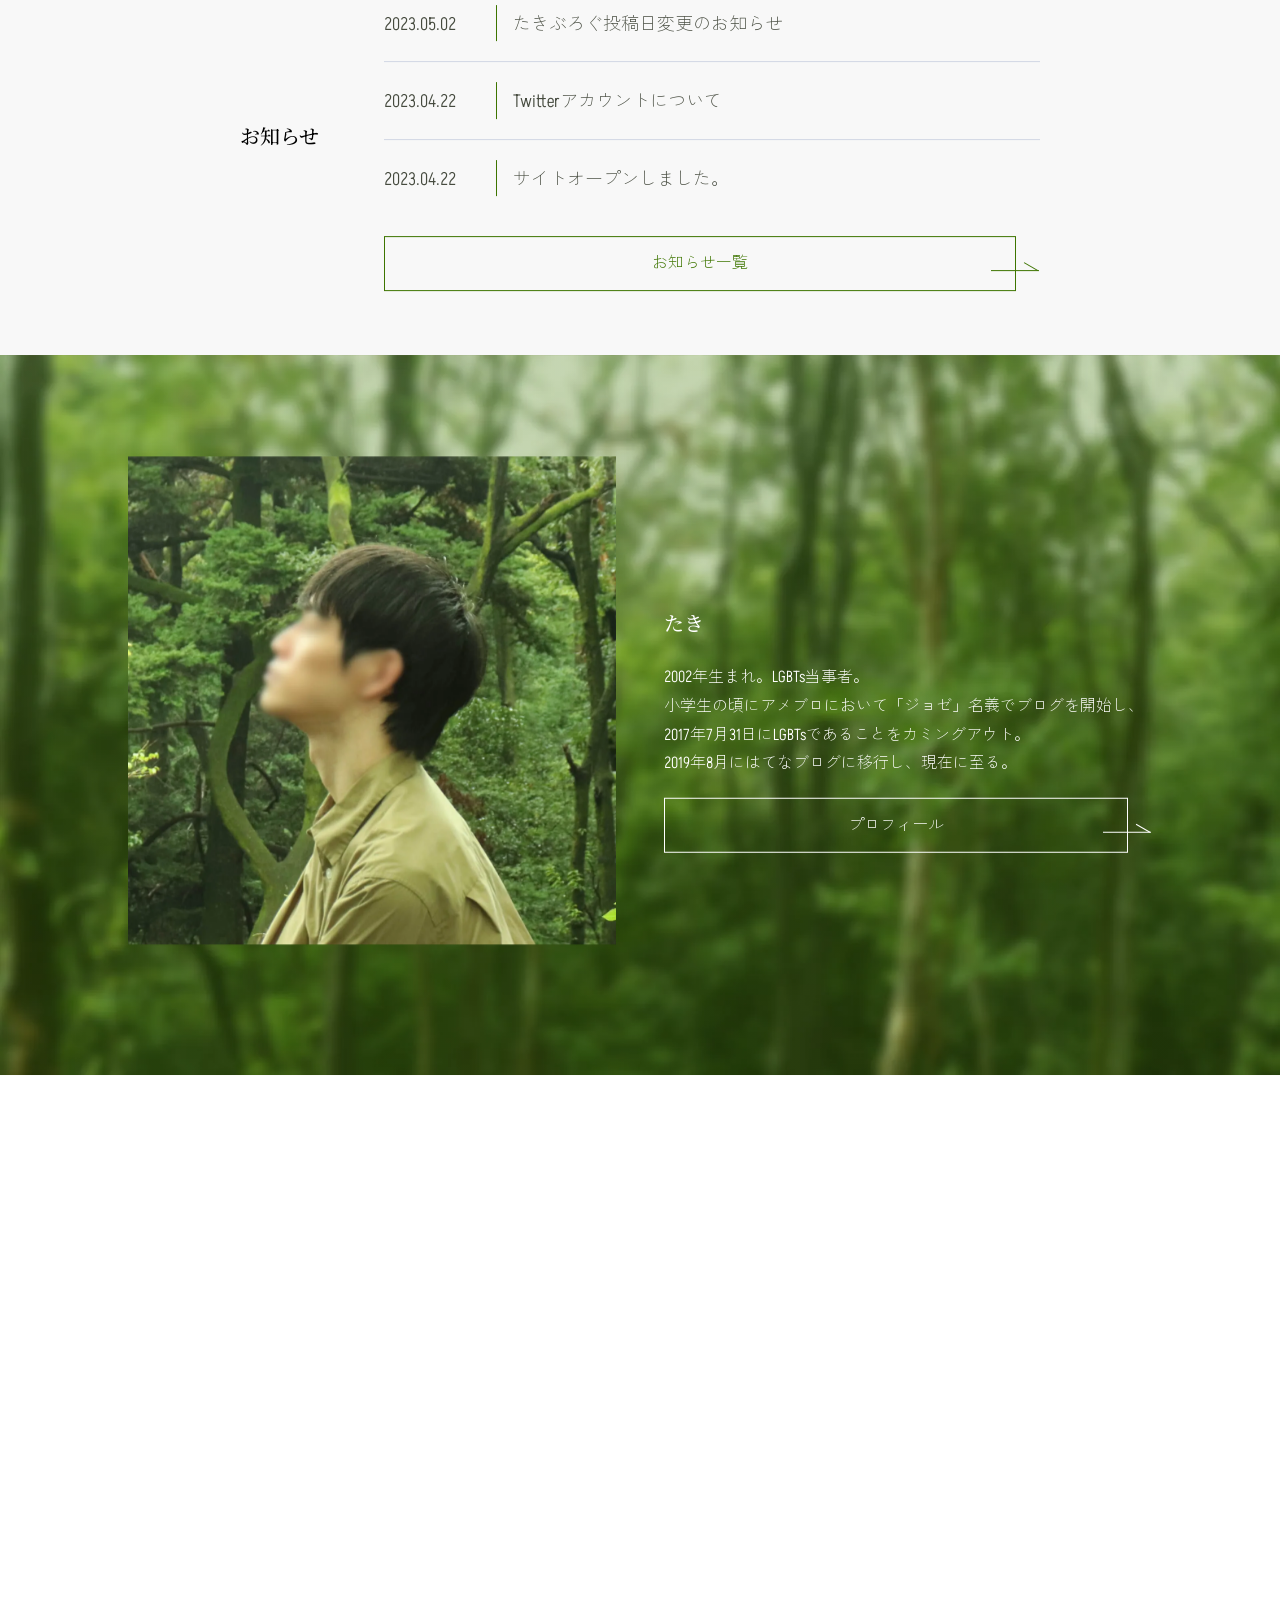
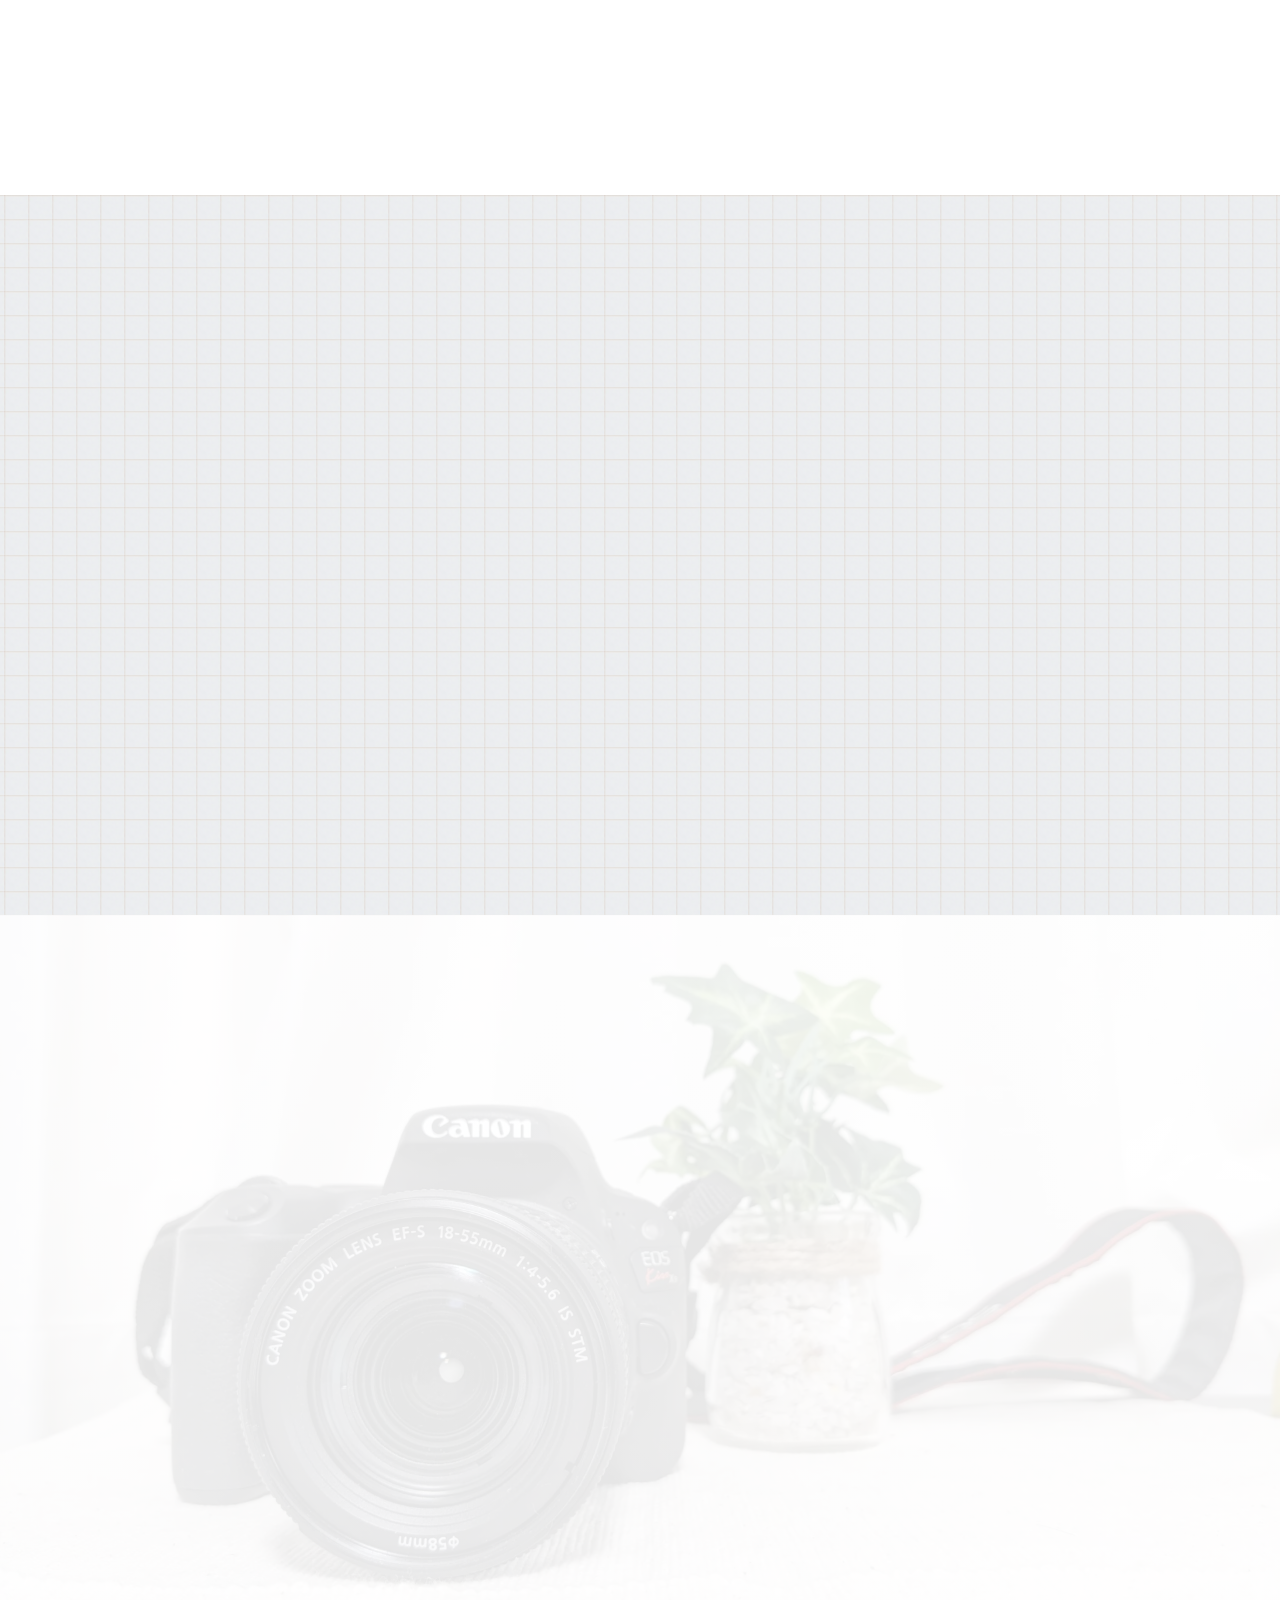
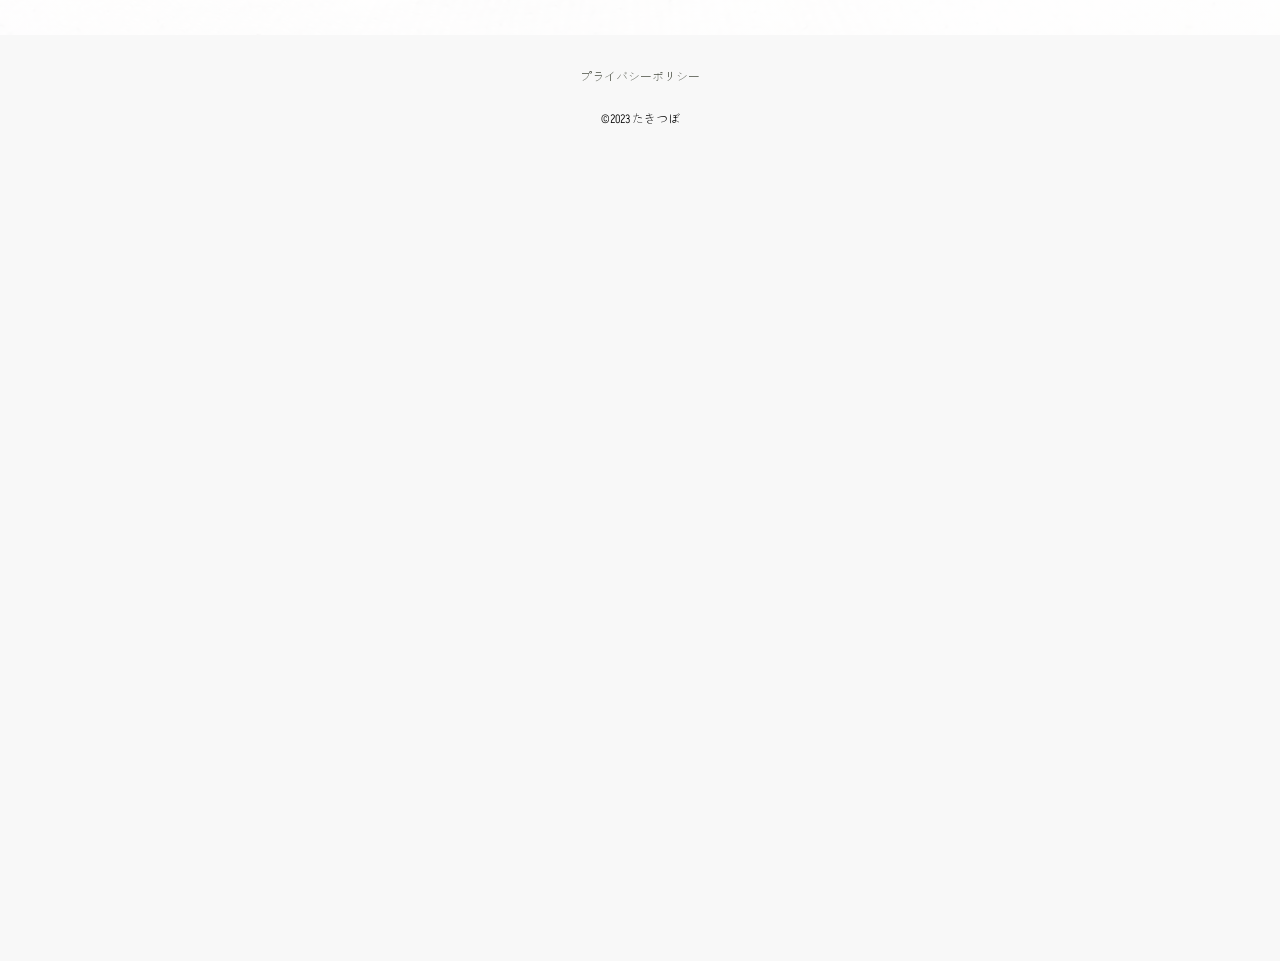
==== commit 39729338: "News0502_addList 0502に投稿したお知らせをリストに追加" ====
--- a/index.html
+++ b/index.html
@@ -37,6 +37,11 @@
           </div>
           <div class="fadein news-content-bottom">
             <ul class="news-list">
+              <li>
+								<a href="news/2023/0502.html" target="_blank" rel="noopener noreferrer">
+								<span class="news-list-date">2023.05.02</span><span class="news-list-title">たきぶろぐ投稿日変更のお知らせ</span>
+								</a>
+							</li>
               <li class="fadein">
                 <a href="news/2023/0422.html" title="Twitterアカウントについて">
                   <span class="news-list-date">2023.04.22</span><span class="news-list-title">Twitterアカウントについて</span>
